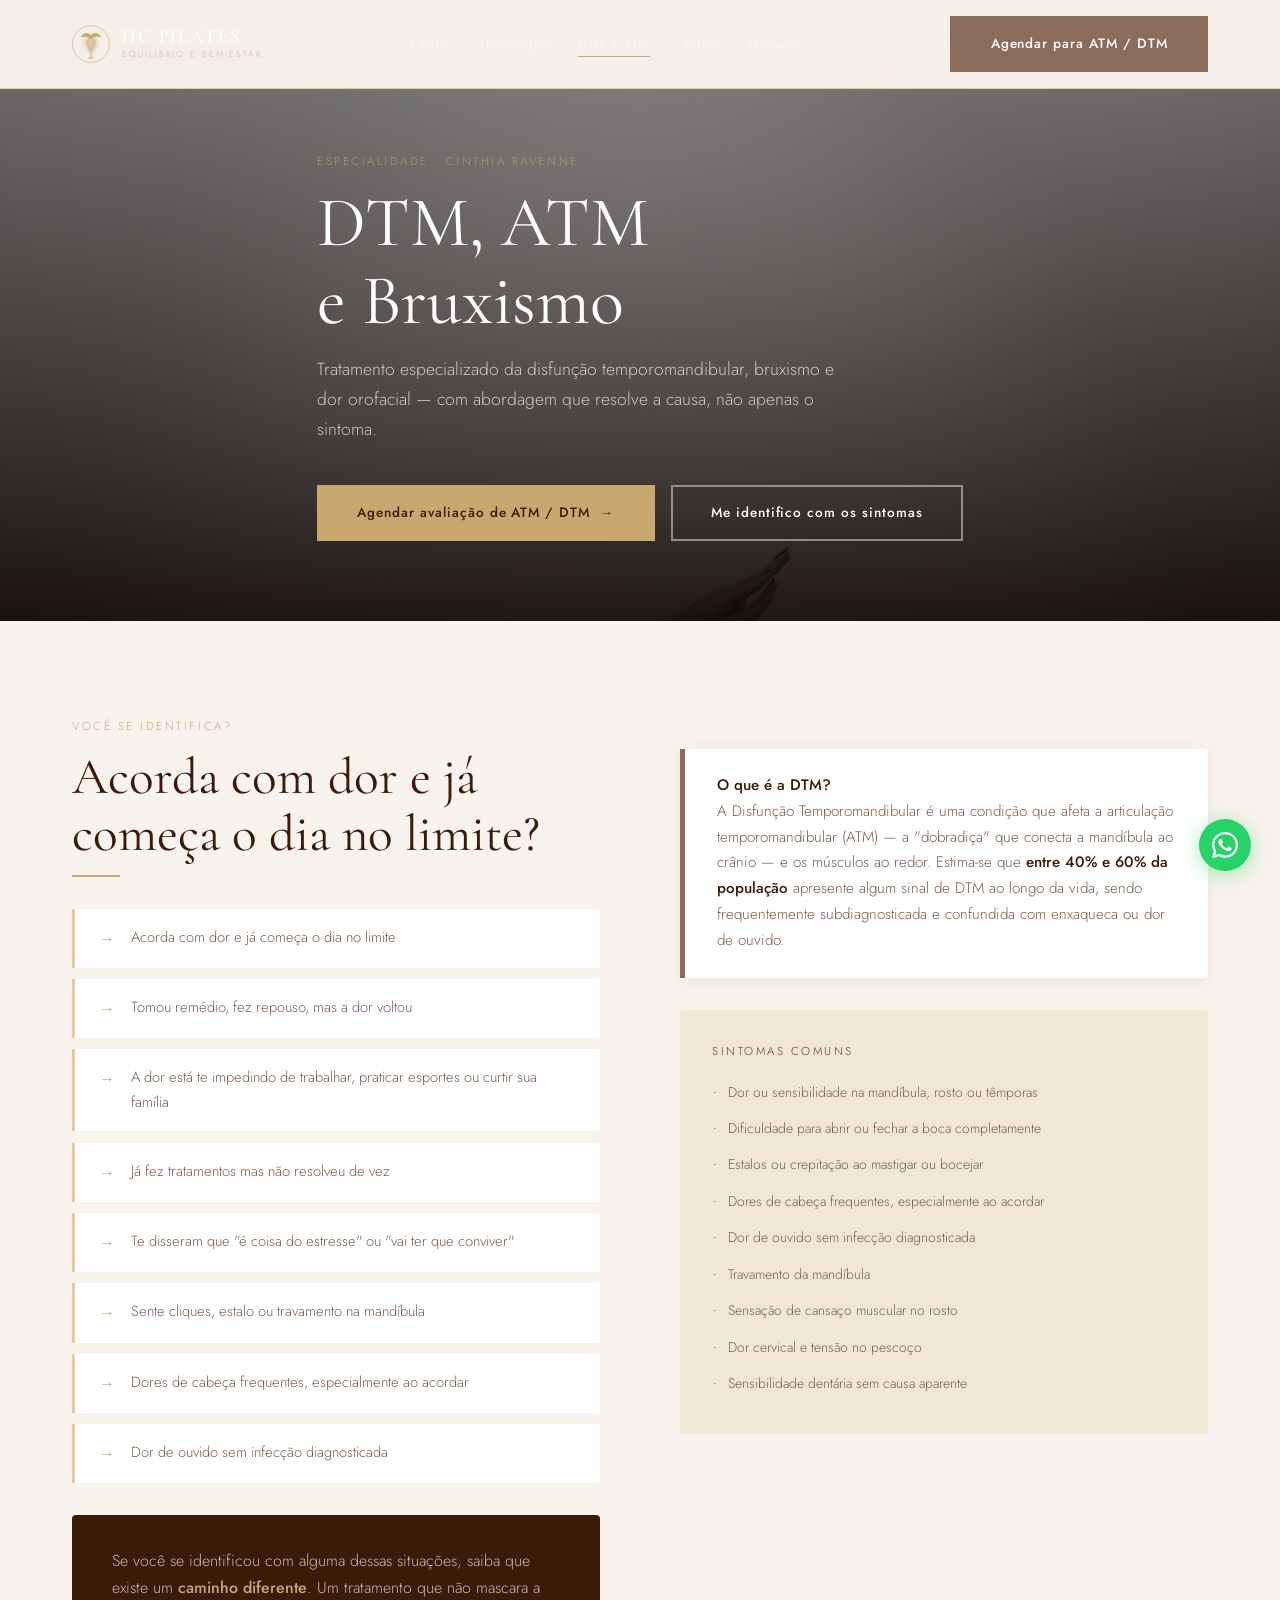
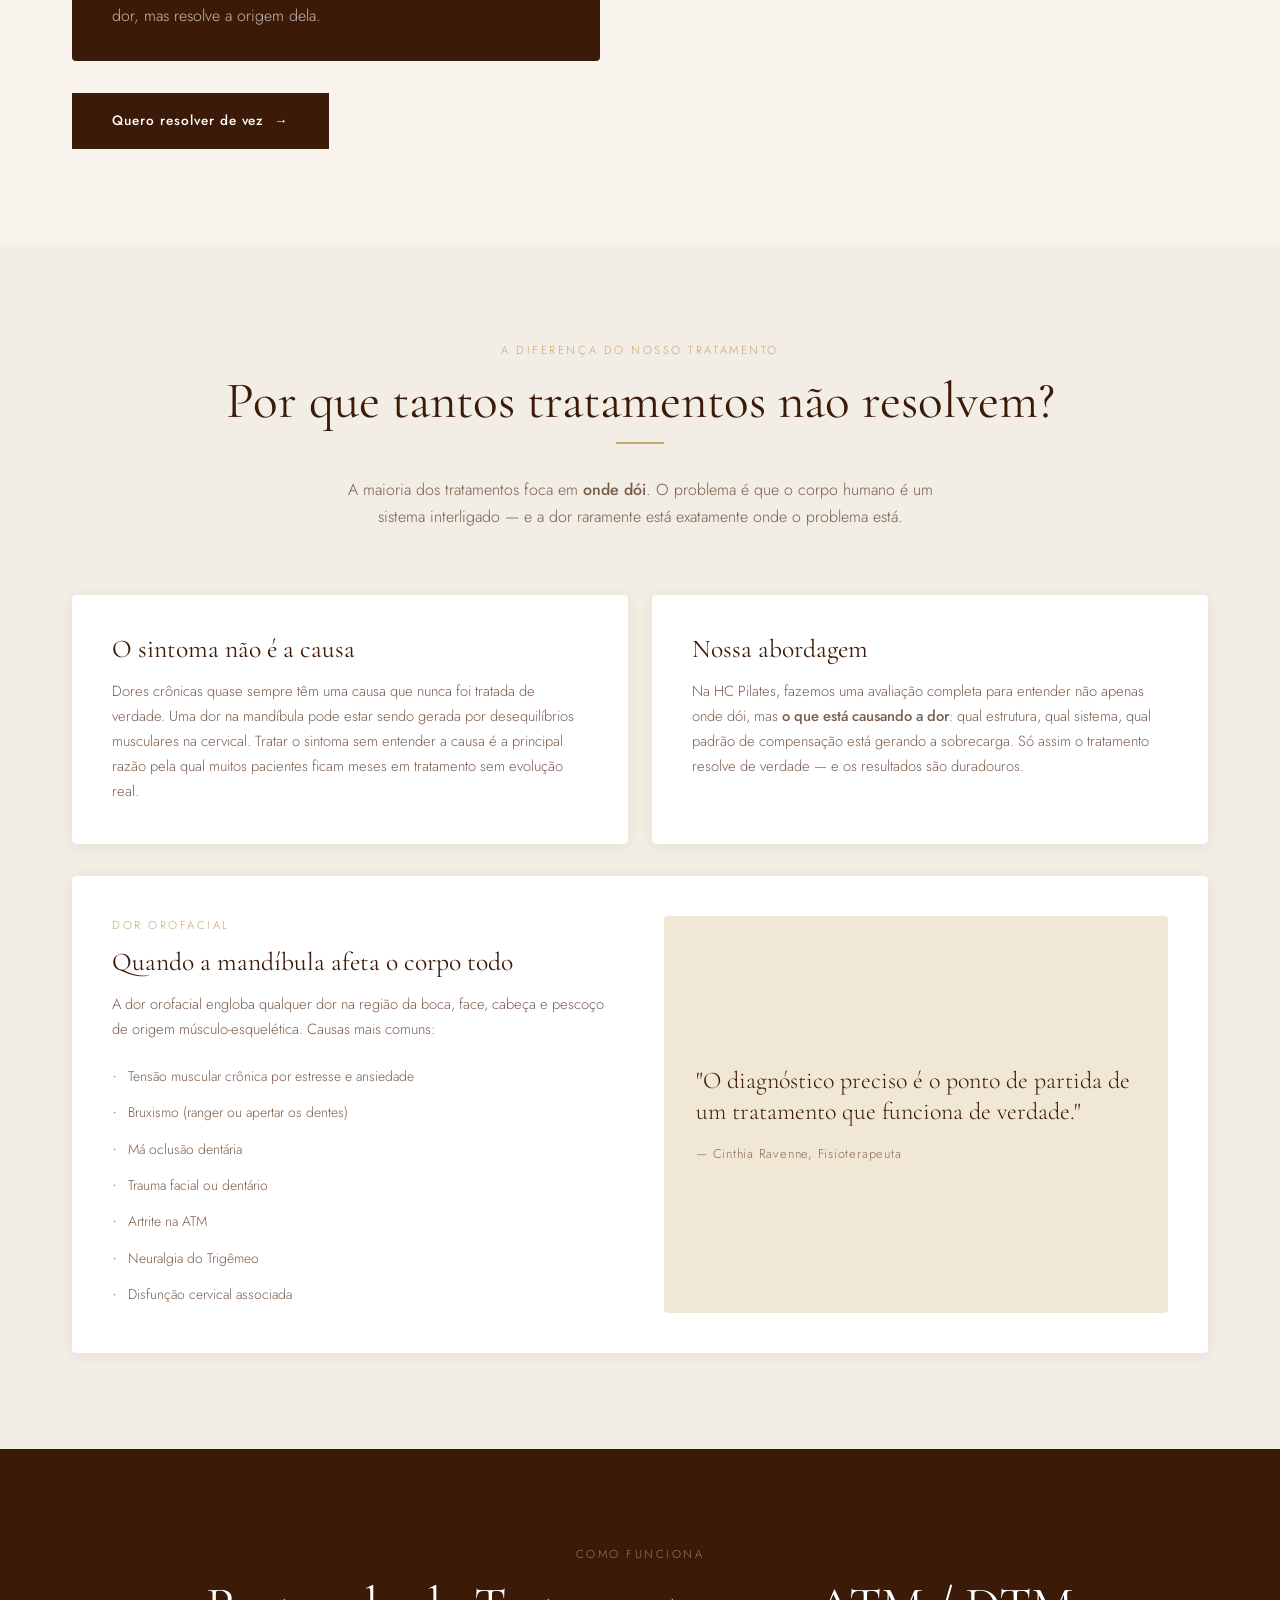
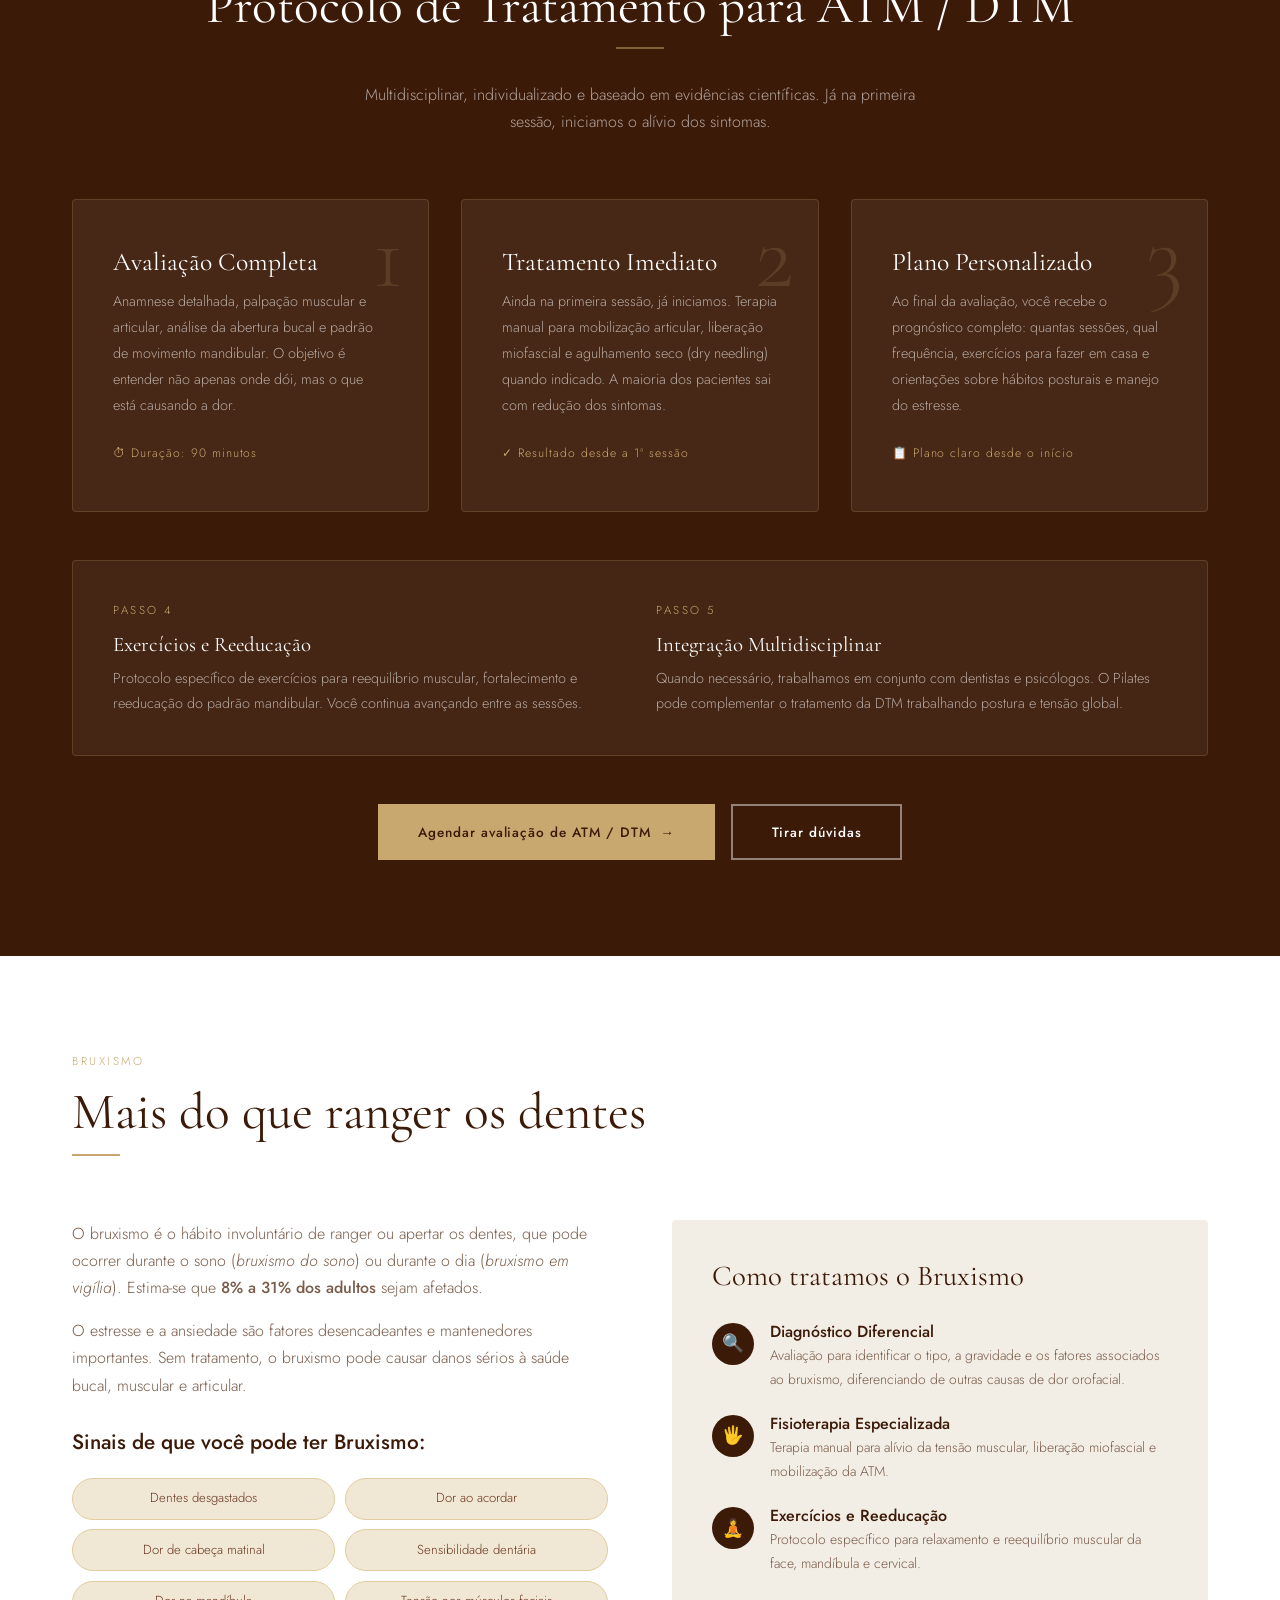
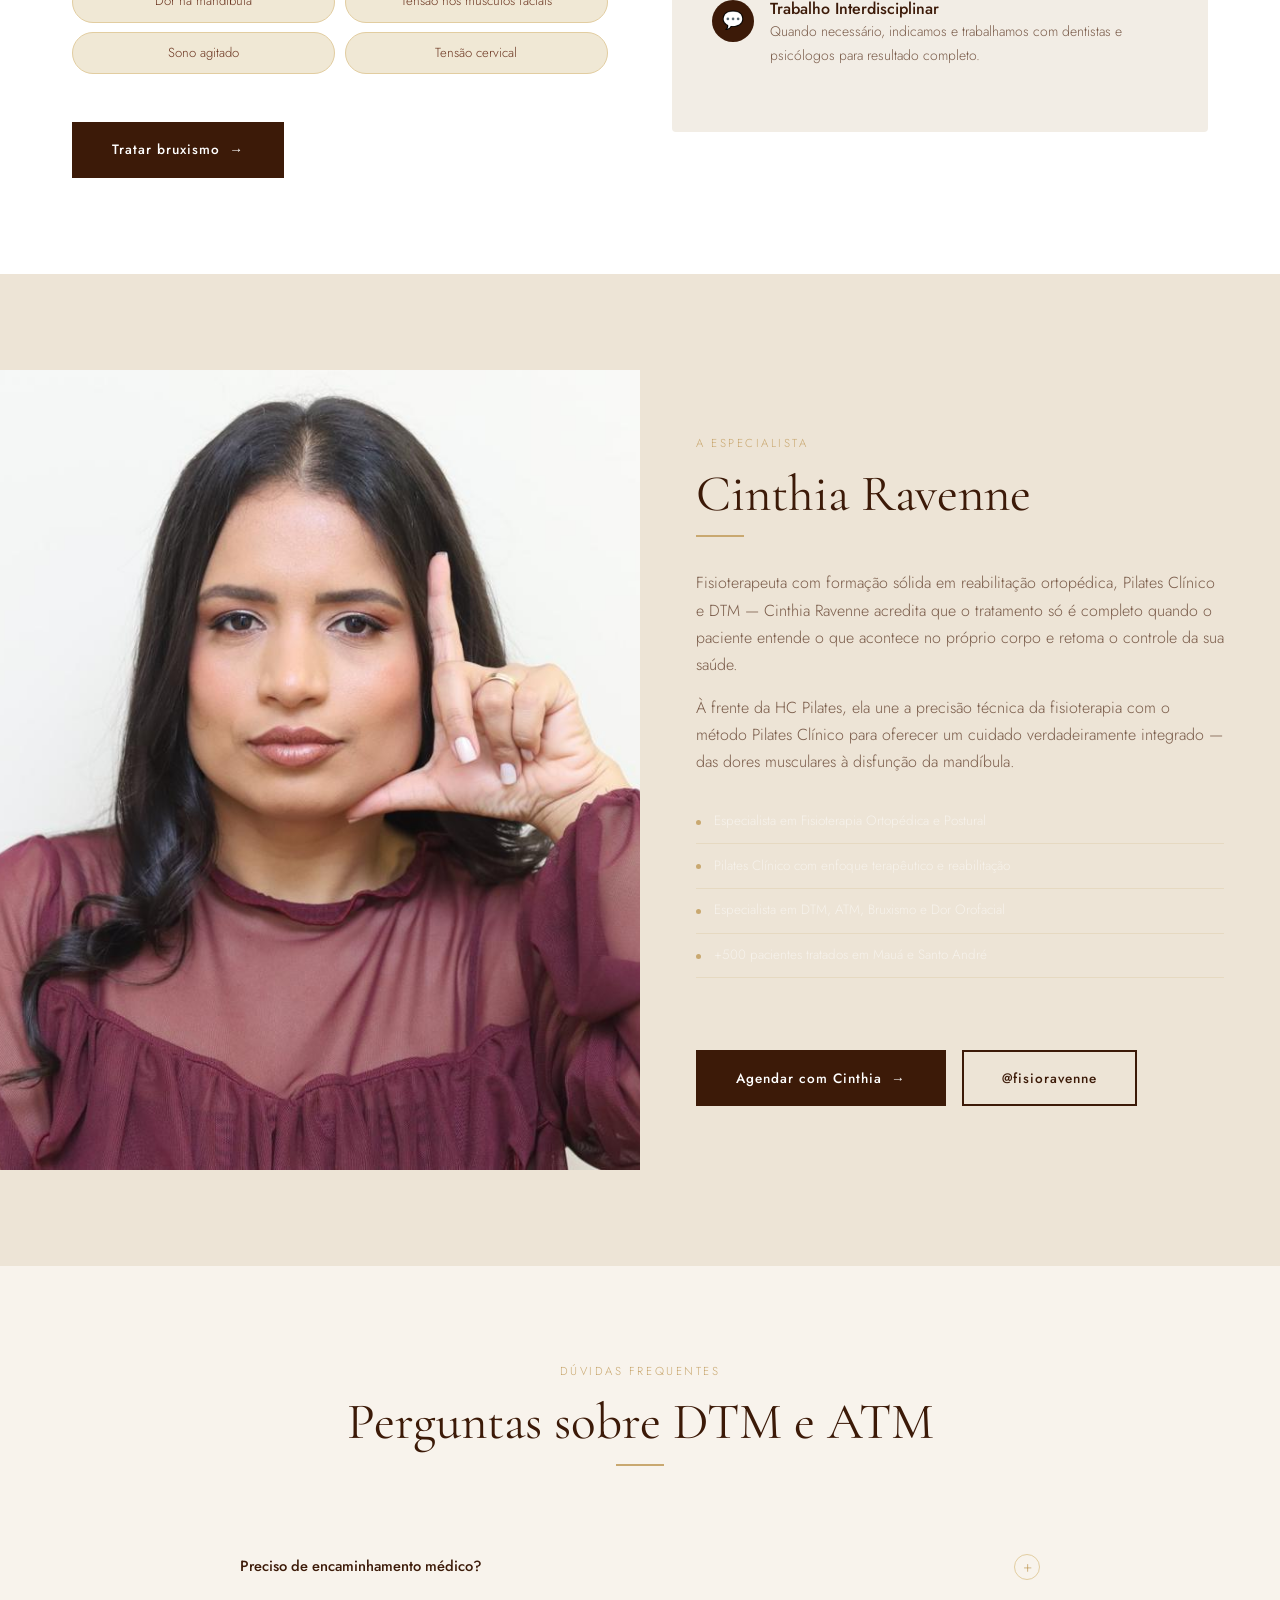
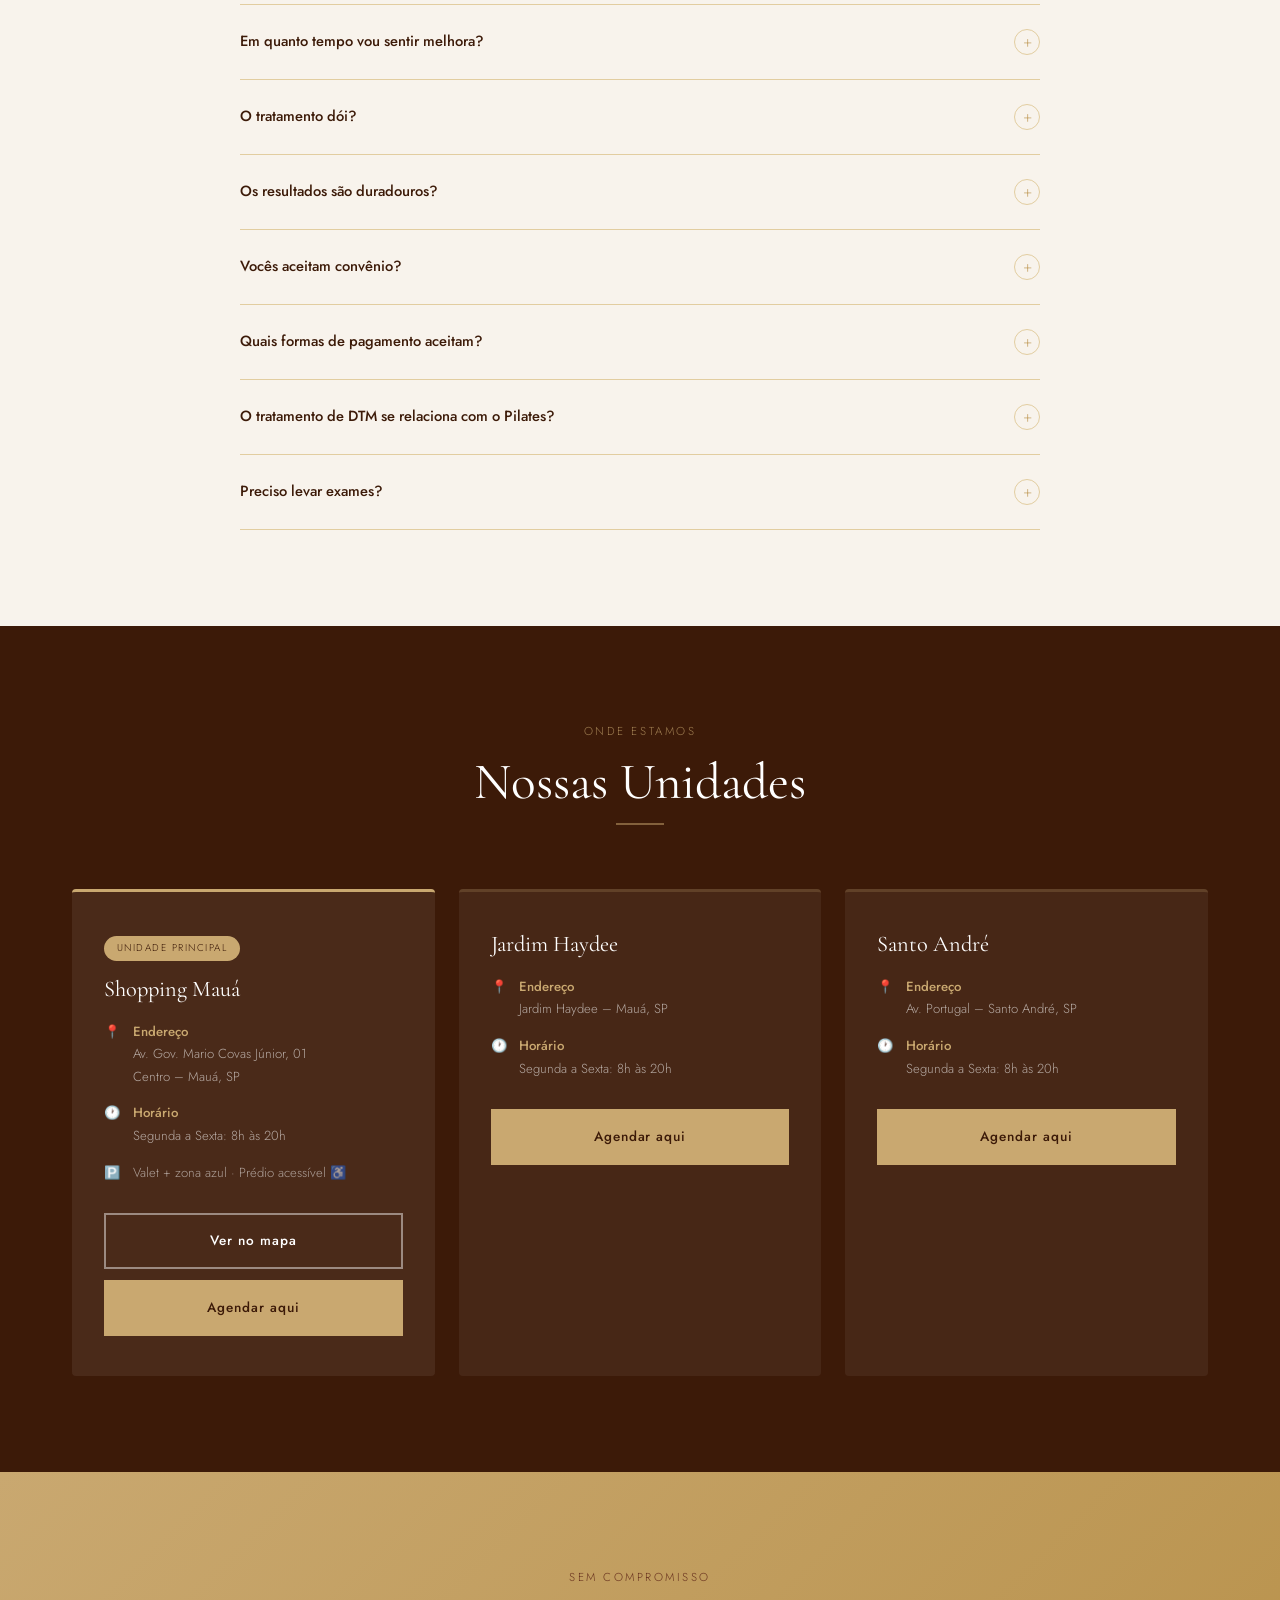
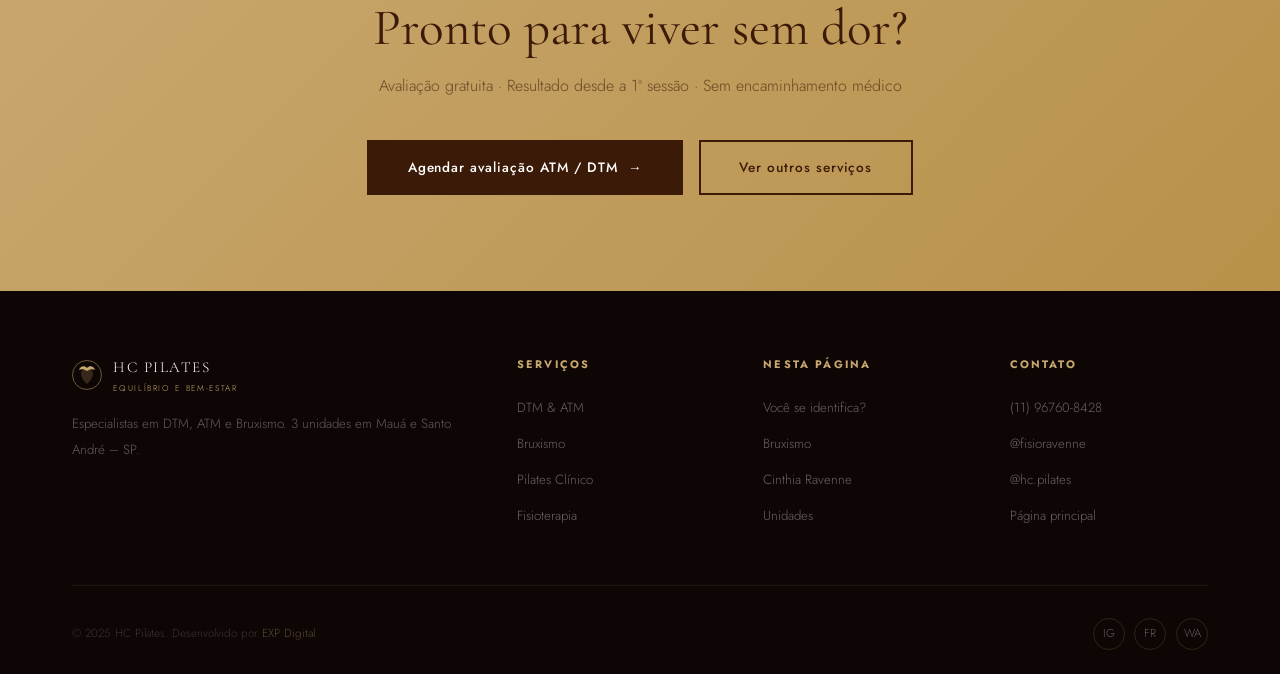
==== dtm-atm.html @ 239da3c6 "Commit inicial do site HC Pilates Co-Authored-By: Claude Sonnet 4.6 <noreply@anthropic.com>" ====
<!DOCTYPE html>
<html lang="pt-BR">
<head>
  <meta charset="UTF-8"/>
  <meta name="viewport" content="width=device-width, initial-scale=1.0"/>
  <title>DTM & ATM – Cinthia Ravenne | HC Pilates Mauá e Santo André</title>
  <meta name="description" content="Tratamento especializado de DTM (Disfunção Temporomandibular), ATM, Bruxismo e Dor Orofacial com Cinthia Ravenne. HC Pilates – Mauá e Santo André SP. Avaliação gratuita."/>
  <meta name="keywords" content="DTM mauá, ATM mauá, bruxismo mauá, dor orofacial mauá, fisioterapia temporomandibular, Cinthia Ravenne, DTM santo andré"/>
  <link rel="preconnect" href="https://fonts.googleapis.com"/>
  <link rel="preconnect" href="https://fonts.gstatic.com" crossorigin/>
  <link href="https://fonts.googleapis.com/css2?family=Cormorant+Garamond:ital,wght@0,300;0,400;0,600;1,400&family=Jost:wght@300;400;500;600&display=swap" rel="stylesheet"/>
  <link rel="stylesheet" href="style.css"/>
  <style>
    /* DTM page specific */
    .dtm-identify { background: var(--cream); }
    .dtm-identify-inner { display: grid; grid-template-columns: 1fr 1fr; gap: 5rem; align-items: start; }
    .dtm-why { background: #F2EDE5; }
    .dtm-bruxismo { background: var(--white); }
    .dtm-brux-inner { display: grid; grid-template-columns: 1fr 1fr; gap: 4rem; align-items: start; }
    .dtm-about { background: var(--cream-dark); }
    .dtm-about-inner { display: grid; grid-template-columns: 1fr 1fr; gap: 0; align-items: stretch; }
    .dtm-about-photo { background-size: cover; background-position: center top; min-height: 500px; }
    .dtm-about-text { padding: 4rem 3.5rem; display: flex; flex-direction: column; justify-content: center; }
    .orofacial-grid { display:grid; grid-template-columns:1fr 1fr; gap:3rem; }
    .extra-steps-grid { display:grid; grid-template-columns:1fr 1fr; gap:2rem; }
    @media(max-width:900px) {
      .dtm-identify-inner, .dtm-brux-inner, .dtm-about-inner { grid-template-columns: 1fr; gap: 2.5rem; }
      .orofacial-grid, .extra-steps-grid { grid-template-columns:1fr; gap:1.5rem; }
      .dtm-about-photo { min-height: 350px; }
      .dtm-about-text { padding: 3rem 0; }
    }
  </style>
</head>
<body>

<!-- NAV -->
<nav id="nav" class="nav--dark-init scrolled" style="background:rgba(248,243,236,.97);box-shadow:0 1px 0 var(--gold-light);">
  <div class="container nav-inner">
    <a href="index.html" class="nav-logo">
      <svg viewBox="0 0 60 60" fill="none"><circle cx="30" cy="30" r="29" stroke="#C9A870" stroke-width="1"/><path d="M30 48C30 48 18 38 18 28c0-7 5-12 12-12s12 5 12 12c0 10-12 20-12 20z" fill="#C9A870" opacity=".22"/><path d="M30 44c0 0-8-8-8-16 0-5 3.5-8 8-8s8 3 8 8c0 8-8 16-8 16z" fill="#C9A870" opacity=".5"/><path d="M30 16c-5-6-14-4-16 4 4-2 10-2 16 2z" fill="#C9A870"/><path d="M30 16c5-6 14-4 16 4-4-2-10-2-16 2z" fill="#C9A870"/><line x1="30" y1="45" x2="30" y2="52" stroke="#C9A870" stroke-width="1.5"/><line x1="26" y1="52" x2="34" y2="52" stroke="#C9A870" stroke-width="1.5"/></svg>
      <div><span class="nav-logo-name">HC PILATES</span><span class="nav-logo-tag">Equilíbrio e Bem-Estar</span></div>
    </a>
    <ul class="nav-links">
      <li><a href="pilates.html"      class="nav-link">Pilates</a></li>
      <li><a href="fisioterapia.html" class="nav-link">Fisioterapia</a></li>
      <li><a href="dtm-atm.html"      class="nav-link active">DTM & ATM</a></li>
      <li><a href="index.html#sobre"  class="nav-link">Sobre</a></li>
      <li><a href="index.html#unidades" class="nav-link">Unidades</a></li>
    </ul>
    <a href="https://api.whatsapp.com/send/?phone=5511967608428&text=Olá!%20Tenho%20dores%20na%20ATM%20/%20DTM%20e%20quero%20agendar%20uma%20avaliação%20especializada%20na%20HC%20Pilates." class="btn btn--dtm nav-cta">Agendar para ATM / DTM</a>
    <button class="nav-hamburger" id="menuBtn" aria-label="Menu"><span></span><span></span><span></span></button>
  </div>
</nav>

<div class="nav-mobile" id="mobileMenu">
  <button class="nav-mobile-close" id="menuClose">✕</button>
  <a href="pilates.html" class="nav-link">Pilates</a>
  <a href="fisioterapia.html" class="nav-link">Fisioterapia</a>
  <a href="dtm-atm.html" class="nav-link">DTM & ATM</a>
  <a href="index.html#sobre" class="nav-link">Sobre</a>
  <a href="index.html#unidades" class="nav-link">Unidades</a>
  <a href="https://api.whatsapp.com/send/?phone=5511967608428&text=Olá!%20Tenho%20dores%20na%20ATM%20e%20quero%20agendar." class="btn btn--dtm">Agendar para ATM / DTM</a>
</div>


<!-- PAGE HERO -->
<header class="page-hero">
  <div class="page-hero__bg" style="background-image:url('fotos/cinthia-retrato-profissional.jpg'); background-position:center top;"></div>
  <div class="page-hero__overlay"></div>
  <div class="container">
    <div class="page-hero__content">
      <span class="label">Especialidade · Cinthia Ravenne</span>
      <h1>DTM, ATM<br/>e Bruxismo</h1>
      <p class="lead">Tratamento especializado da disfunção temporomandibular, bruxismo e dor orofacial — com abordagem que resolve a causa, não apenas o sintoma.</p>
      <div class="page-hero__btns">
        <a href="https://api.whatsapp.com/send/?phone=5511967608428&text=Olá!%20Tenho%20dores%20na%20ATM%20/%20DTM%20e%20quero%20agendar%20uma%20avaliação%20especializada%20na%20HC%20Pilates." class="btn btn--gold">Agendar avaliação de ATM / DTM <span class="arr">→</span></a>
        <a href="#identifica" class="btn btn--outline-white">Me identifico com os sintomas</a>
      </div>
    </div>
  </div>
</header>


<!-- VOCÊ SE IDENTIFICA? -->
<section class="dtm-identify" id="identifica">
  <div class="container">
    <div class="dtm-identify-inner">
      <div>
        <span class="label">Você se identifica?</span>
        <h2 style="color:var(--brown)">Acorda com dor e já começa o dia no limite?</h2>
        <div class="divider"></div>
        <div class="identify-list">
          <div class="identify-item"><span>→</span> Acorda com dor e já começa o dia no limite</div>
          <div class="identify-item"><span>→</span> Tomou remédio, fez repouso, mas a dor voltou</div>
          <div class="identify-item"><span>→</span> A dor está te impedindo de trabalhar, praticar esportes ou curtir sua família</div>
          <div class="identify-item"><span>→</span> Já fez tratamentos mas não resolveu de vez</div>
          <div class="identify-item"><span>→</span> Te disseram que "é coisa do estresse" ou "vai ter que conviver"</div>
          <div class="identify-item"><span>→</span> Sente cliques, estalo ou travamento na mandíbula</div>
          <div class="identify-item"><span>→</span> Dores de cabeça frequentes, especialmente ao acordar</div>
          <div class="identify-item"><span>→</span> Dor de ouvido sem infecção diagnosticada</div>
        </div>
        <div class="identify-callout">
          <p>Se você se identificou com alguma dessas situações, saiba que existe um <strong>caminho diferente</strong>. Um tratamento que não mascara a dor, mas resolve a origem dela.</p>
        </div>
        <a href="https://api.whatsapp.com/send/?phone=5511967608428&text=Olá!%20Me%20identifiquei%20com%20os%20sintomas%20de%20DTM%20no%20site.%20Quero%20agendar%20uma%20avaliação." class="btn btn--dark" style="margin-top:2rem;">Quero resolver de vez <span class="arr">→</span></a>
      </div>
      <div>
        <div class="intro-banner">
          <strong>O que é a DTM?</strong><br/>
          A Disfunção Temporomandibular é uma condição que afeta a articulação temporomandibular (ATM) — a "dobradiça" que conecta a mandíbula ao crânio — e os músculos ao redor. Estima-se que <strong>entre 40% e 60% da população</strong> apresente algum sinal de DTM ao longo da vida, sendo frequentemente subdiagnosticada e confundida com enxaqueca ou dor de ouvido.
        </div>
        <div style="background:var(--gold-pale);border-radius:var(--radius);padding:2rem;margin-top:1.5rem;">
          <span class="label" style="color:var(--brown-mid);">Sintomas comuns</span>
          <ul class="symptom-list">
            <li>Dor ou sensibilidade na mandíbula, rosto ou têmporas</li>
            <li>Dificuldade para abrir ou fechar a boca completamente</li>
            <li>Estalos ou crepitação ao mastigar ou bocejar</li>
            <li>Dores de cabeça frequentes, especialmente ao acordar</li>
            <li>Dor de ouvido sem infecção diagnosticada</li>
            <li>Travamento da mandíbula</li>
            <li>Sensação de cansaço muscular no rosto</li>
            <li>Dor cervical e tensão no pescoço</li>
            <li>Sensibilidade dentária sem causa aparente</li>
          </ul>
        </div>
      </div>
    </div>
  </div>
</section>


<!-- POR QUE NÃO RESOLVE? -->
<section class="dtm-why">
  <div class="container">
    <div class="sec-header sec-header--center">
      <span class="label">A diferença do nosso tratamento</span>
      <h2 style="color:var(--brown)">Por que tantos tratamentos não resolvem?</h2>
      <div class="divider divider--center"></div>
      <p>A maioria dos tratamentos foca em <strong>onde dói</strong>. O problema é que o corpo humano é um sistema interligado — e a dor raramente está exatamente onde o problema está.</p>
    </div>
    <div class="why-grid">
      <div class="why-card">
        <h3>O sintoma não é a causa</h3>
        <p>Dores crônicas quase sempre têm uma causa que nunca foi tratada de verdade. Uma dor na mandíbula pode estar sendo gerada por desequilíbrios musculares na cervical. Tratar o sintoma sem entender a causa é a principal razão pela qual muitos pacientes ficam meses em tratamento sem evolução real.</p>
      </div>
      <div class="why-card">
        <h3>Nossa abordagem</h3>
        <p>Na HC Pilates, fazemos uma avaliação completa para entender não apenas onde dói, mas <strong>o que está causando a dor</strong>: qual estrutura, qual sistema, qual padrão de compensação está gerando a sobrecarga. Só assim o tratamento resolve de verdade — e os resultados são duradouros.</p>
      </div>
    </div>

    <!-- O que é dor orofacial -->
    <div style="background:var(--white);border-radius:var(--radius);padding:2.5rem;margin-top:2rem;box-shadow:var(--shadow-sm);">
      <div class="orofacial-grid">
        <div>
          <span class="label">Dor Orofacial</span>
          <h3 style="color:var(--brown);font-size:1.6rem;margin-bottom:1rem;">Quando a mandíbula afeta o corpo todo</h3>
          <p style="font-size:.92rem;">A dor orofacial engloba qualquer dor na região da boca, face, cabeça e pescoço de origem músculo-esquelética. Causas mais comuns:</p>
          <ul class="symptom-list" style="margin-top:1rem;">
            <li>Tensão muscular crônica por estresse e ansiedade</li>
            <li>Bruxismo (ranger ou apertar os dentes)</li>
            <li>Má oclusão dentária</li>
            <li>Trauma facial ou dentário</li>
            <li>Artrite na ATM</li>
            <li>Neuralgia do Trigêmeo</li>
            <li>Disfunção cervical associada</li>
          </ul>
        </div>
        <div style="background:var(--gold-pale);border-radius:var(--radius);padding:2rem;display:flex;flex-direction:column;justify-content:center;">
          <p style="font-size:1.5rem;font-family:'Cormorant Garamond',serif;color:var(--brown);line-height:1.3;margin-bottom:1rem;">"O diagnóstico preciso é o ponto de partida de um tratamento que funciona de verdade."</p>
          <span style="font-size:.8rem;color:var(--dtm);letter-spacing:.06em;">— Cinthia Ravenne, Fisioterapeuta</span>
        </div>
      </div>
    </div>
  </div>
</section>


<!-- PROTOCOLO DE TRATAMENTO -->
<section style="background:var(--brown);padding:6rem 0;">
  <div class="container">
    <div class="sec-header sec-header--center sec-header--white">
      <span class="label">Como funciona</span>
      <h2>Protocolo de Tratamento para ATM / DTM</h2>
      <div class="divider divider--center divider--white"></div>
      <p style="color:rgba(255,255,255,.6);">Multidisciplinar, individualizado e baseado em evidências científicas. Já na primeira sessão, iniciamos o alívio dos sintomas.</p>
    </div>
    <div class="steps-grid" style="margin-bottom:3rem;">
      <div class="step-card">
        <div class="step-num">1</div>
        <h3>Avaliação Completa</h3>
        <p>Anamnese detalhada, palpação muscular e articular, análise da abertura bucal e padrão de movimento mandibular. O objetivo é entender não apenas onde dói, mas o que está causando a dor.</p>
        <div class="step-meta">⏱ Duração: 90 minutos</div>
      </div>
      <div class="step-card">
        <div class="step-num">2</div>
        <h3>Tratamento Imediato</h3>
        <p>Ainda na primeira sessão, já iniciamos. Terapia manual para mobilização articular, liberação miofascial e agulhamento seco (dry needling) quando indicado. A maioria dos pacientes sai com redução dos sintomas.</p>
        <div class="step-meta">✓ Resultado desde a 1ª sessão</div>
      </div>
      <div class="step-card">
        <div class="step-num">3</div>
        <h3>Plano Personalizado</h3>
        <p>Ao final da avaliação, você recebe o prognóstico completo: quantas sessões, qual frequência, exercícios para fazer em casa e orientações sobre hábitos posturais e manejo do estresse.</p>
        <div class="step-meta">📋 Plano claro desde o início</div>
      </div>
    </div>
    <!-- Extra steps -->
    <div style="background:rgba(255,255,255,.05);border:1px solid rgba(201,168,112,.2);border-radius:var(--radius);padding:2.5rem;">
      <div class="extra-steps-grid">
        <div>
          <span class="label">Passo 4</span>
          <h4 style="color:var(--white);font-size:1.3rem;margin-bottom:.6rem;">Exercícios e Reeducação</h4>
          <p style="color:rgba(255,255,255,.6);font-size:.9rem;">Protocolo específico de exercícios para reequilíbrio muscular, fortalecimento e reeducação do padrão mandibular. Você continua avançando entre as sessões.</p>
        </div>
        <div>
          <span class="label">Passo 5</span>
          <h4 style="color:var(--white);font-size:1.3rem;margin-bottom:.6rem;">Integração Multidisciplinar</h4>
          <p style="color:rgba(255,255,255,.6);font-size:.9rem;">Quando necessário, trabalhamos em conjunto com dentistas e psicólogos. O Pilates pode complementar o tratamento da DTM trabalhando postura e tensão global.</p>
        </div>
      </div>
    </div>
    <div style="text-align:center;margin-top:3rem;display:flex;justify-content:center;gap:1rem;flex-wrap:wrap;">
      <a href="https://api.whatsapp.com/send/?phone=5511967608428&text=Olá!%20Tenho%20dores%20na%20ATM%20/%20DTM%20e%20quero%20agendar%20uma%20avaliação%20especializada%20na%20HC%20Pilates." class="btn btn--gold">Agendar avaliação de ATM / DTM <span class="arr">→</span></a>
      <a href="https://api.whatsapp.com/send/?phone=5511967608428&text=Olá!%20Tenho%20dúvidas%20sobre%20o%20tratamento%20de%20DTM%20na%20HC%20Pilates." class="btn btn--outline-white">Tirar dúvidas</a>
    </div>
  </div>
</section>


<!-- BRUXISMO -->
<section class="dtm-bruxismo" id="bruxismo">
  <div class="container">
    <div class="sec-header">
      <span class="label">Bruxismo</span>
      <h2 style="color:var(--brown)">Mais do que ranger os dentes</h2>
      <div class="divider"></div>
    </div>
    <div class="dtm-brux-inner">
      <div>
        <p>O bruxismo é o hábito involuntário de ranger ou apertar os dentes, que pode ocorrer durante o sono (<em>bruxismo do sono</em>) ou durante o dia (<em>bruxismo em vigília</em>). Estima-se que <strong>8% a 31% dos adultos</strong> sejam afetados.</p>
        <p style="margin-top:1rem;">O estresse e a ansiedade são fatores desencadeantes e mantenedores importantes. Sem tratamento, o bruxismo pode causar danos sérios à saúde bucal, muscular e articular.</p>
        <h3 style="color:var(--brown);font-size:1.3rem;margin:2rem 0 .8rem;font-family:'Jost',sans-serif;font-weight:500;">Sinais de que você pode ter Bruxismo:</h3>
        <div class="signs-grid">
          <span class="sign-pill">Dentes desgastados</span>
          <span class="sign-pill">Dor ao acordar</span>
          <span class="sign-pill">Dor de cabeça matinal</span>
          <span class="sign-pill">Sensibilidade dentária</span>
          <span class="sign-pill">Dor na mandíbula</span>
          <span class="sign-pill">Tensão nos músculos faciais</span>
          <span class="sign-pill">Sono agitado</span>
          <span class="sign-pill">Tensão cervical</span>
        </div>
        <a href="https://api.whatsapp.com/send/?phone=5511967608428&text=Olá!%20Acredito%20que%20tenho%20bruxismo.%20Quero%20agendar%20uma%20avaliação%20na%20HC%20Pilates." class="btn btn--dark" style="margin-top:1.5rem;">Tratar bruxismo <span class="arr">→</span></a>
      </div>
      <div class="info-box">
        <h3>Como tratamos o Bruxismo</h3>
        <div class="info-step">
          <div class="info-step-icon">🔍</div>
          <div>
            <h4>Diagnóstico Diferencial</h4>
            <p>Avaliação para identificar o tipo, a gravidade e os fatores associados ao bruxismo, diferenciando de outras causas de dor orofacial.</p>
          </div>
        </div>
        <div class="info-step">
          <div class="info-step-icon">🖐️</div>
          <div>
            <h4>Fisioterapia Especializada</h4>
            <p>Terapia manual para alívio da tensão muscular, liberação miofascial e mobilização da ATM.</p>
          </div>
        </div>
        <div class="info-step">
          <div class="info-step-icon">🧘</div>
          <div>
            <h4>Exercícios e Reeducação</h4>
            <p>Protocolo específico para relaxamento e reequilíbrio muscular da face, mandíbula e cervical.</p>
          </div>
        </div>
        <div class="info-step">
          <div class="info-step-icon">💬</div>
          <div>
            <h4>Trabalho Interdisciplinar</h4>
            <p>Quando necessário, indicamos e trabalhamos com dentistas e psicólogos para resultado completo.</p>
          </div>
        </div>
      </div>
    </div>
  </div>
</section>


<!-- SOBRE CINTHIA RAVENNE -->
<section class="dtm-about" id="sobre">
  <div class="container" style="padding:0;max-width:100%;">
    <div class="dtm-about-inner">
      <div class="dtm-about-photo" style="background-image:url('fotos/cinthia-01.jpg');"></div>
      <div class="dtm-about-text">
        <span class="label">A especialista</span>
        <h2 style="color:var(--brown);">Cinthia Ravenne</h2>
        <div class="divider"></div>
        <p>Fisioterapeuta com formação sólida em reabilitação ortopédica, Pilates Clínico e DTM — Cinthia Ravenne acredita que o tratamento só é completo quando o paciente entende o que acontece no próprio corpo e retoma o controle da sua saúde.</p>
        <p style="margin-top:1rem;">À frente da HC Pilates, ela une a precisão técnica da fisioterapia com o método Pilates Clínico para oferecer um cuidado verdadeiramente integrado — das dores musculares à disfunção da mandíbula.</p>
        <div class="about-split__creds" style="margin-top:1.5rem;">
          <div class="cred" style="border-color:rgba(201,168,112,.2);">Especialista em Fisioterapia Ortopédica e Postural</div>
          <div class="cred" style="border-color:rgba(201,168,112,.2);">Pilates Clínico com enfoque terapêutico e reabilitação</div>
          <div class="cred" style="border-color:rgba(201,168,112,.2);">Especialista em DTM, ATM, Bruxismo e Dor Orofacial</div>
          <div class="cred" style="border-color:rgba(201,168,112,.2);">+500 pacientes tratados em Mauá e Santo André</div>
        </div>
        <div style="display:flex;gap:1rem;flex-wrap:wrap;margin-top:2rem;">
          <a href="https://api.whatsapp.com/send/?phone=5511967608428&text=Olá!%20Quero%20agendar%20uma%20avaliação%20com%20a%20Cinthia%20Ravenne%20na%20HC%20Pilates." class="btn btn--dark">Agendar com Cinthia <span class="arr">→</span></a>
          <a href="https://www.instagram.com/fisioravenne/" target="_blank" class="btn btn--outline">@fisioravenne</a>
        </div>
      </div>
    </div>
  </div>
</section>


<!-- FAQ -->
<section style="background:var(--cream);">
  <div class="container">
    <div class="sec-header sec-header--center">
      <span class="label">Dúvidas frequentes</span>
      <h2 style="color:var(--brown);">Perguntas sobre DTM e ATM</h2>
      <div class="divider divider--center"></div>
    </div>
    <div class="faq-list">
      <details class="faq-item">
        <summary>Preciso de encaminhamento médico? <span class="faq-icon">+</span></summary>
        <div class="faq-answer">Não. Você pode agendar diretamente, sem nenhuma solicitação médica. Basta entrar em contato e marcar sua avaliação.</div>
      </details>
      <details class="faq-item">
        <summary>Em quanto tempo vou sentir melhora? <span class="faq-icon">+</span></summary>
        <div class="faq-answer">Trabalhamos para que você já saia da primeira consulta com redução dos sintomas. O número de sessões é definido na própria avaliação, de acordo com o seu caso.</div>
      </details>
      <details class="faq-item">
        <summary>O tratamento dói? <span class="faq-icon">+</span></summary>
        <div class="faq-answer">Algumas técnicas musculares podem gerar leve desconforto, mas o tratamento não causa dor. O conforto do paciente é nossa prioridade em todas as sessões.</div>
      </details>
      <details class="faq-item">
        <summary>Os resultados são duradouros? <span class="faq-icon">+</span></summary>
        <div class="faq-answer">Sim. Tratamos a causa do problema, não apenas o sintoma. Os resultados tendem a ser duradouros, especialmente seguindo as orientações e exercícios indicados para o seu caso.</div>
      </details>
      <details class="faq-item">
        <summary>Vocês aceitam convênio? <span class="faq-icon">+</span></summary>
        <div class="faq-answer">Não trabalhamos com convênios. Mas emitimos nota fiscal para todos os atendimentos, que pode ser usada para reembolso no seu plano de saúde.</div>
      </details>
      <details class="faq-item">
        <summary>Quais formas de pagamento aceitam? <span class="faq-icon">+</span></summary>
        <div class="faq-answer">Aceitamos dinheiro, Pix e cartão. Planos de tratamento podem ser parcelados no cartão.</div>
      </details>
      <details class="faq-item">
        <summary>O tratamento de DTM se relaciona com o Pilates? <span class="faq-icon">+</span></summary>
        <div class="faq-answer">Sim! A DTM frequentemente tem relação com a postura global. O Pilates pode ser um complemento importante no tratamento, trabalhando a musculatura cervical, postura e redução da tensão corporal — sempre de forma integrada com o tratamento da ATM.</div>
      </details>
      <details class="faq-item">
        <summary>Preciso levar exames? <span class="faq-icon">+</span></summary>
        <div class="faq-answer">Não é obrigatório. Mas se você tiver exames como radiografias, tomografias ou laudos odontológicos, pode trazer — toda informação ajuda na avaliação e no planejamento do tratamento.</div>
      </details>
    </div>
  </div>
</section>


<!-- UNIDADES -->
<section id="unidades" style="background:var(--brown);">
  <div class="container">
    <div class="sec-header sec-header--center sec-header--white">
      <span class="label">Onde estamos</span>
      <h2>Nossas Unidades</h2>
      <div class="divider divider--center divider--white"></div>
    </div>
    <div class="units-grid">
      <div class="unit-card unit-card--main" style="background:rgba(255,255,255,.07);border-color:var(--gold);">
        <div class="unit-badge">Unidade Principal</div>
        <h3 style="color:var(--white);">Shopping Mauá</h3>
        <div class="unit-detail">
          <span class="unit-detail-icon">📍</span>
          <div><strong style="color:var(--gold);">Endereço</strong><span style="color:rgba(255,255,255,.6);">Av. Gov. Mario Covas Júnior, 01<br/>Centro – Mauá, SP</span></div>
        </div>
        <div class="unit-detail">
          <span class="unit-detail-icon">🕐</span>
          <div><strong style="color:var(--gold);">Horário</strong><span style="color:rgba(255,255,255,.6);">Segunda a Sexta: 8h às 20h</span></div>
        </div>
        <div class="unit-detail">
          <span class="unit-detail-icon">🅿️</span>
          <div><span style="color:rgba(255,255,255,.55);">Valet + zona azul · Prédio acessível ♿</span></div>
        </div>
        <div class="unit-btns">
          <a href="https://www.google.com/maps?q=Av.+Gov.+Mario+Covas+J%C3%BAnior,+01+-+Centro,+Mau%C3%A1+-+SP" target="_blank" class="btn btn--outline-white">Ver no mapa</a>
          <a href="https://api.whatsapp.com/send/?phone=5511967608428&text=Olá!%20Quero%20agendar%20avaliação%20de%20DTM%20na%20unidade%20Shopping%20Mauá." class="btn btn--gold">Agendar aqui</a>
        </div>
      </div>
      <div class="unit-card" style="background:rgba(255,255,255,.06);border-color:rgba(201,168,112,.2);">
        <h3 style="color:var(--white);">Jardim Haydee</h3>
        <div class="unit-detail">
          <span class="unit-detail-icon">📍</span>
          <div><strong style="color:var(--gold);">Endereço</strong><span style="color:rgba(255,255,255,.6);">Jardim Haydee – Mauá, SP</span></div>
        </div>
        <div class="unit-detail">
          <span class="unit-detail-icon">🕐</span>
          <div><strong style="color:var(--gold);">Horário</strong><span style="color:rgba(255,255,255,.6);">Segunda a Sexta: 8h às 20h</span></div>
        </div>
        <div class="unit-btns">
          <a href="https://api.whatsapp.com/send/?phone=5511967608428&text=Olá!%20Quero%20agendar%20avaliação%20de%20DTM%20na%20unidade%20Jardim%20Haydee." class="btn btn--gold">Agendar aqui</a>
        </div>
      </div>
      <div class="unit-card" style="background:rgba(255,255,255,.06);border-color:rgba(201,168,112,.2);">
        <h3 style="color:var(--white);">Santo André</h3>
        <div class="unit-detail">
          <span class="unit-detail-icon">📍</span>
          <div><strong style="color:var(--gold);">Endereço</strong><span style="color:rgba(255,255,255,.6);">Av. Portugal – Santo André, SP</span></div>
        </div>
        <div class="unit-detail">
          <span class="unit-detail-icon">🕐</span>
          <div><strong style="color:var(--gold);">Horário</strong><span style="color:rgba(255,255,255,.6);">Segunda a Sexta: 8h às 20h</span></div>
        </div>
        <div class="unit-btns">
          <a href="https://api.whatsapp.com/send/?phone=5511967608428&text=Olá!%20Quero%20agendar%20avaliação%20de%20DTM%20na%20unidade%20de%20Santo%20André." class="btn btn--gold">Agendar aqui</a>
        </div>
      </div>
    </div>
  </div>
</section>


<!-- CTA FINAL -->
<div class="cta-banner cta-banner--gold">
  <div class="container">
    <span class="label" style="color:var(--brown-mid);text-align:center;display:block;">Sem compromisso</span>
    <h2>Pronto para viver sem dor?</h2>
    <p>Avaliação gratuita · Resultado desde a 1ª sessão · Sem encaminhamento médico</p>
    <div class="cta-btns">
      <a href="https://api.whatsapp.com/send/?phone=5511967608428&text=Olá!%20Tenho%20dores%20na%20ATM%20/%20DTM%20e%20quero%20agendar%20uma%20avaliação%20especializada%20na%20HC%20Pilates." class="btn btn--dark">Agendar avaliação ATM / DTM <span class="arr">→</span></a>
      <a href="index.html" class="btn btn--outline">Ver outros serviços</a>
    </div>
  </div>
</div>


<!-- FOOTER -->
<footer>
  <div class="container">
    <div class="footer-top">
      <div class="footer-brand">
        <div style="display:flex;align-items:center;gap:.7rem;">
          <svg width="30" height="30" viewBox="0 0 60 60" fill="none"><circle cx="30" cy="30" r="29" stroke="#C9A870" stroke-width="1"/><path d="M30 48C30 48 18 38 18 28c0-7 5-12 12-12s12 5 12 12c0 10-12 20-12 20z" fill="#C9A870" opacity=".22"/><path d="M30 16c-5-6-14-4-16 4 4-2 10-2 16 2z" fill="#C9A870"/><path d="M30 16c5-6 14-4 16 4-4-2-10-2-16 2z" fill="#C9A870"/></svg>
          <div><div style="font-family:'Cormorant Garamond',serif;font-size:.95rem;color:var(--white);letter-spacing:.1em;">HC PILATES</div><div style="font-size:.52rem;letter-spacing:.2em;color:var(--gold);text-transform:uppercase;">Equilíbrio e Bem-Estar</div></div>
        </div>
        <p>Especialistas em DTM, ATM e Bruxismo. 3 unidades em Mauá e Santo André – SP.</p>
      </div>
      <div class="footer-col">
        <h5>Serviços</h5>
        <ul>
          <li><a href="dtm-atm.html">DTM & ATM</a></li>
          <li><a href="dtm-atm.html#bruxismo">Bruxismo</a></li>
          <li><a href="pilates.html">Pilates Clínico</a></li>
          <li><a href="fisioterapia.html">Fisioterapia</a></li>
        </ul>
      </div>
      <div class="footer-col">
        <h5>Nesta página</h5>
        <ul>
          <li><a href="#identifica">Você se identifica?</a></li>
          <li><a href="#bruxismo">Bruxismo</a></li>
          <li><a href="#sobre">Cinthia Ravenne</a></li>
          <li><a href="#unidades">Unidades</a></li>
        </ul>
      </div>
      <div class="footer-col">
        <h5>Contato</h5>
        <ul>
          <li><a href="https://api.whatsapp.com/send/?phone=5511967608428">(11) 96760-8428</a></li>
          <li><a href="https://www.instagram.com/fisioravenne/" target="_blank">@fisioravenne</a></li>
          <li><a href="https://www.instagram.com/hc.pilates/" target="_blank">@hc.pilates</a></li>
          <li><a href="index.html">Página principal</a></li>
        </ul>
      </div>
    </div>
    <div class="footer-bottom">
      <p>© 2025 HC Pilates. Desenvolvido por <a href="#" style="color:rgba(201,168,112,.4);">EXP Digital</a></p>
      <div class="footer-socials">
        <a href="https://www.instagram.com/hc.pilates/" target="_blank" class="fsoc">IG</a>
        <a href="https://www.instagram.com/fisioravenne/" target="_blank" class="fsoc">FR</a>
        <a href="https://api.whatsapp.com/send/?phone=5511967608428" target="_blank" class="fsoc">WA</a>
      </div>
    </div>
  </div>
</footer>

<a href="https://api.whatsapp.com/send/?phone=5511967608428&text=Olá!%20Tenho%20dores%20na%20ATM%20/%20DTM%20e%20vim%20pelo%20site%20HC%20Pilates." class="wa-btn" target="_blank" title="Agendar ATM/DTM">
  <svg viewBox="0 0 24 24" xmlns="http://www.w3.org/2000/svg"><path d="M17.472 14.382c-.297-.149-1.758-.867-2.03-.967-.273-.099-.471-.148-.67.15-.197.297-.767.966-.94 1.164-.173.199-.347.223-.644.075-.297-.15-1.255-.463-2.39-1.475-.883-.788-1.48-1.761-1.653-2.059-.173-.297-.018-.458.13-.606.134-.133.298-.347.446-.52.149-.174.198-.298.298-.497.099-.198.05-.371-.025-.52-.075-.149-.669-1.612-.916-2.207-.242-.579-.487-.5-.669-.51-.173-.008-.371-.01-.57-.01-.198 0-.52.074-.792.372-.272.297-1.04 1.016-1.04 2.479 0 1.462 1.065 2.875 1.213 3.074.149.198 2.096 3.2 5.077 4.487.709.306 1.262.489 1.694.625.712.227 1.36.195 1.871.118.571-.085 1.758-.719 2.006-1.413.248-.694.248-1.289.173-1.413-.074-.124-.272-.198-.57-.347m-5.421 7.403h-.004a9.87 9.87 0 01-5.031-1.378l-.361-.214-3.741.982.998-3.648-.235-.374a9.86 9.86 0 01-1.51-5.26c.001-5.45 4.436-9.884 9.888-9.884 2.64 0 5.122 1.03 6.988 2.898a9.825 9.825 0 012.893 6.994c-.003 5.45-4.437 9.884-9.885 9.884m8.413-18.297A11.815 11.815 0 0012.05 0C5.495 0 .16 5.335.157 11.892c0 2.096.547 4.142 1.588 5.945L.057 24l6.305-1.654a11.882 11.882 0 005.683 1.448h.005c6.554 0 11.89-5.335 11.893-11.893a11.821 11.821 0 00-3.48-8.413Z"/></svg>
</a>

<script>
  const nav = document.getElementById('nav');
  window.addEventListener('scroll', () => { nav.classList.toggle('scrolled', scrollY > 60); });
  document.getElementById('menuBtn').addEventListener('click', () => document.getElementById('mobileMenu').classList.add('open'));
  document.getElementById('menuClose').addEventListener('click', () => document.getElementById('mobileMenu').classList.remove('open'));
</script>
</body>
</html>
---- style.css ----
/* ============================================================
   HC PILATES — Design System Compartilhado
   EXP Digital · 2025
   ============================================================ */

/* === RESET === */
*, *::before, *::after { box-sizing: border-box; margin: 0; padding: 0; }
html { scroll-behavior: smooth; }
body { font-family: 'Jost', sans-serif; background: #F8F3EC; color: #2A1506; line-height: 1.7; font-weight: 300; -webkit-font-smoothing: antialiased; }
img { display: block; max-width: 100%; }
a { text-decoration: none; }
ul { list-style: none; }
button { border: none; background: none; cursor: pointer; }

/* === TOKENS === */
:root {
  --cream:        #F8F3EC;
  --cream-dark:   #EDE4D6;
  --brown:        #3C1A08;
  --brown-mid:    #6B3520;
  --gold:         #C9A870;
  --gold-light:   #E2CDA0;
  --gold-pale:    #F0E8D5;
  --white:        #FFFFFF;
  --black:        #0D0604;
  --text:         #2A1506;
  --text-light:   #7A5C4A;
  --text-mid:     #5A3A28;
  --dtm:          #8B6B5A;
  --radius:       4px;
  --radius-lg:    12px;
  --shadow:       0 8px 40px rgba(60,26,8,.10);
  --shadow-sm:    0 2px 16px rgba(60,26,8,.07);
  --ease:         cubic-bezier(.4,0,.2,1);
}

/* === TYPOGRAPHY === */
h1,h2,h3,h4 { font-family:'Cormorant Garamond',serif; line-height:1.1; font-weight:400; }
h1 { font-size: clamp(3rem,5.5vw,5.5rem); }
h2 { font-size: clamp(2.2rem,4vw,3.5rem); }
h3 { font-size: clamp(1.5rem,2.5vw,2.2rem); }
h4 { font-size: clamp(1.1rem,1.8vw,1.4rem); }
p  { font-size: 1rem; color: var(--text-light); }
strong { font-weight: 500; }

.label {
  font-family: 'Jost', sans-serif;
  font-size: .72rem;
  letter-spacing: .22em;
  text-transform: uppercase;
  color: var(--gold);
  display: block;
  margin-bottom: .8rem;
}
.divider { width: 48px; height: 2px; background: var(--gold); margin: .8rem 0 2rem; }
.divider--center { margin-left: auto; margin-right: auto; }
.divider--white { background: rgba(201,168,112,.5); }

/* === LAYOUT === */
.container      { max-width: 1200px; margin: 0 auto; padding: 0 2rem; }
.container--wide { max-width: 1440px; margin: 0 auto; padding: 0 2rem; }
section         { padding: 6rem 0; }

/* === BUTTONS === */
.btn {
  display: inline-flex;
  align-items: center;
  gap: .6rem;
  padding: .9rem 2.4rem;
  font-family: 'Jost', sans-serif;
  font-size: .85rem;
  font-weight: 500;
  letter-spacing: .07em;
  border-radius: 0;
  cursor: pointer;
  transition: all .28s var(--ease);
  white-space: nowrap;
  border: 2px solid transparent;
}
.btn .arr { transition: transform .28s var(--ease); display: inline-block; }
.btn:hover .arr { transform: translateX(5px); }

.btn--dark    { background: var(--brown); color: var(--white); border-color: var(--brown); }
.btn--dark:hover { background: var(--brown-mid); border-color: var(--brown-mid); }

.btn--gold    { background: var(--gold); color: var(--brown); border-color: var(--gold); }
.btn--gold:hover { background: var(--gold-light); border-color: var(--gold-light); }

.btn--outline { background: transparent; color: var(--brown); border-color: var(--brown); }
.btn--outline:hover { background: var(--brown); color: var(--white); }

.btn--outline-gold { background: transparent; color: var(--gold); border-color: var(--gold); }
.btn--outline-gold:hover { background: var(--gold); color: var(--brown); }

.btn--outline-white { background: transparent; color: var(--white); border-color: rgba(255,255,255,.45); }
.btn--outline-white:hover { background: rgba(255,255,255,.1); border-color: rgba(255,255,255,.8); }

.btn--dtm { background: var(--dtm); color: var(--white); border-color: var(--dtm); }
.btn--dtm:hover { background: #7A5A48; border-color: #7A5A48; }

/* === NAVIGATION === */
#nav {
  position: fixed; top: 0; left: 0; right: 0; z-index: 1000;
  padding: 1rem 0;
  transition: background .35s var(--ease), box-shadow .35s var(--ease);
}
#nav.scrolled {
  background: rgba(248,243,236,.96);
  backdrop-filter: blur(12px);
  box-shadow: 0 1px 0 var(--gold-light);
}
#nav.nav--dark-init { background: transparent; }
#nav.nav--dark-init .nav-link    { color: rgba(255,255,255,.7); }
#nav.nav--dark-init .nav-link:hover { color: var(--white); }
#nav.nav--dark-init .nav-logo-name  { color: var(--white); }
#nav.nav--dark-init .nav-logo-tag   { color: rgba(201,168,112,.7); }
#nav.nav--dark-init .nav-hamburger span { background: var(--white); }

.nav-inner  { display: flex; align-items: center; justify-content: space-between; gap: 1.5rem; }
.nav-logo   { display: flex; align-items: center; gap: .75rem; }
.nav-logo svg { width: 38px; height: 38px; flex-shrink: 0; }
.nav-logo-name { font-family:'Cormorant Garamond',serif; font-size:1.15rem; font-weight:600; color:var(--brown); letter-spacing:.1em; display:block; line-height:1.1; }
.nav-logo-tag  { font-size:.55rem; letter-spacing:.22em; color:var(--gold); text-transform:uppercase; display:block; }
.nav-links  { display:flex; align-items:center; gap:2rem; }
.nav-link   { font-size:.82rem; color:var(--brown-mid); letter-spacing:.04em; position:relative; padding-bottom:3px; transition:color .2s; }
.nav-link::after { content:''; position:absolute; bottom:0; left:0; width:0; height:1px; background:var(--gold); transition:width .25s var(--ease); }
.nav-link:hover  { color:var(--brown); }
.nav-link:hover::after { width:100%; }
.nav-link.active { color:var(--brown); }
.nav-link.active::after { width:100%; }
.nav-cta    { flex-shrink:0; }
.nav-hamburger { display:none; flex-direction:column; gap:5px; padding:4px; }
.nav-hamburger span { display:block; width:22px; height:1.5px; background:var(--brown); transition:all .3s; }
.nav-mobile { display:none; position:fixed; top:0; left:0; right:0; bottom:0; background:var(--cream); z-index:999; flex-direction:column; align-items:center; justify-content:center; gap:2.5rem; }
.nav-mobile.open { display:flex; }
.nav-mobile .nav-link { font-size:1.8rem; font-family:'Cormorant Garamond',serif; color:var(--brown); }
.nav-mobile-close { position:absolute; top:1.5rem; right:2rem; font-size:1.5rem; color:var(--brown); }

/* === PAGE HERO (subpáginas) === */
.page-hero {
  min-height: 65vh;
  display: flex;
  align-items: flex-end;
  padding-top: 72px;
  position: relative;
  overflow: hidden;
}
.page-hero__bg { position:absolute; inset:0; background-size:cover; background-position:center; }
.page-hero__overlay {
  position:absolute; inset:0;
  background: linear-gradient(to top, rgba(12,4,1,.90) 0%, rgba(12,4,1,.55) 50%, rgba(12,4,1,.2) 100%);
}
.page-hero__content { position:relative; z-index:1; padding:5rem 0; max-width:720px; }
.page-hero .label  { color:rgba(201,168,112,.75); }
.page-hero h1      { color:var(--white); margin-bottom:1rem; }
.page-hero .lead   { color:rgba(255,255,255,.7); font-size:1.1rem; max-width:540px; margin-bottom:2.5rem; line-height:1.7; }
.page-hero__btns   { display:flex; gap:1rem; flex-wrap:wrap; }
.page-hero__scroll { position:absolute; bottom:2.5rem; right:0; display:flex; align-items:center; gap:.6rem; color:rgba(255,255,255,.4); font-size:.72rem; letter-spacing:.12em; text-transform:uppercase; }

/* === SECTION HEADER === */
.sec-header { margin-bottom:4rem; }
.sec-header--center { text-align:center; }
.sec-header--center .divider { margin-left:auto; margin-right:auto; }
.sec-header h2 { color:var(--brown); }
.sec-header p   { max-width:600px; margin-top:.8rem; }
.sec-header--center p { margin-left:auto; margin-right:auto; }
.sec-header--white h2 { color:var(--white); }
.sec-header--white .label { color:rgba(201,168,112,.7); }

/* === SERVICE CARDS (home) === */
.svc-cards { display:grid; grid-template-columns:repeat(3,1fr); gap:1.5rem; }
.svc-card {
  position:relative; height:540px;
  border-radius:var(--radius);
  overflow:hidden;
  display:flex; align-items:flex-end;
  transition:transform .4s var(--ease), box-shadow .4s;
}
.svc-card:hover { transform:translateY(-6px); box-shadow:0 20px 60px rgba(12,4,1,.25); }
.svc-card__bg {
  position:absolute; inset:0;
  background-size:cover; background-position:center top;
  transition:transform .6s ease;
}
.svc-card:hover .svc-card__bg { transform:scale(1.05); }
.svc-card__overlay {
  position:absolute; inset:0;
  background:linear-gradient(to top, rgba(12,4,1,.92) 0%, rgba(12,4,1,.5) 55%, rgba(12,4,1,.1) 100%);
}
.svc-card__body { position:relative; z-index:1; padding:2.5rem; width:100%; }
.svc-card__num  { font-family:'Cormorant Garamond',serif; color:rgba(201,168,112,.6); font-size:.95rem; letter-spacing:.1em; display:block; margin-bottom:.6rem; }
.svc-card h3    { color:var(--white); font-size:2.2rem; margin-bottom:.6rem; line-height:1.05; }
.svc-card p     { color:rgba(255,255,255,.6); font-size:.88rem; margin-bottom:1.5rem; }
.svc-card__cta  { display:inline-flex; align-items:center; gap:.6rem; color:var(--gold); font-size:.78rem; letter-spacing:.14em; text-transform:uppercase; transition:gap .25s; }
.svc-card:hover .svc-card__cta { gap:1.1rem; }
.svc-card__tag {
  position:absolute; top:1.5rem; left:1.5rem; z-index:1;
  font-size:.65rem; letter-spacing:.14em; text-transform:uppercase;
  background:rgba(201,168,112,.2); backdrop-filter:blur(4px);
  border:1px solid rgba(201,168,112,.3);
  color:var(--gold); padding:.3rem .9rem; border-radius:2rem;
}

/* === ABOUT SPLIT (home) === */
.about-split { display:grid; grid-template-columns:1fr 1fr; min-height:620px; }
.about-split__photo { background-size:cover; background-position:center top; }
.about-split__text  { background:var(--brown); padding:5rem 4rem; display:flex; flex-direction:column; justify-content:center; }
.about-split__text .label { color:rgba(201,168,112,.65); }
.about-split__text h2 { color:var(--white); margin-bottom:.5rem; }
.about-split__text p  { color:rgba(255,255,255,.6); font-size:.93rem; margin-bottom:1rem; line-height:1.8; }
.about-split__creds  { margin:1.5rem 0 2.5rem; }
.cred { display:flex; align-items:flex-start; gap:.8rem; padding:.65rem 0; border-bottom:1px solid rgba(201,168,112,.12); font-size:.84rem; color:rgba(255,255,255,.55); }
.cred::before { content:''; flex-shrink:0; width:5px; height:5px; border-radius:50%; background:var(--gold); margin-top:.6rem; }
.about-split__btns { display:flex; gap:1rem; flex-wrap:wrap; }

/* === STATS STRIP === */
.stats-strip { background:var(--gold); }
.stats-inner { display:grid; grid-template-columns:repeat(4,1fr); }
.stat { padding:2.2rem 1rem; text-align:center; border-right:1px solid rgba(60,26,8,.15); }
.stat:last-child { border-right:none; }
.stat strong { display:block; font-family:'Cormorant Garamond',serif; font-size:3.2rem; color:var(--brown); line-height:1; margin-bottom:.2rem; }
.stat span   { font-size:.72rem; color:var(--brown-mid); letter-spacing:.1em; text-transform:uppercase; }

/* === IDENTIFY === */
.identify-list    { margin:1.8rem 0 2rem; }
.identify-item    { display:flex; align-items:flex-start; gap:1rem; padding:1rem 1.5rem; margin-bottom:.7rem; background:var(--white); border-left:3px solid var(--gold-light); border-radius:0 var(--radius) var(--radius) 0; font-size:.92rem; color:var(--text-light); transition:border-color .2s, box-shadow .2s; }
.identify-item:hover { border-color:var(--gold); box-shadow:var(--shadow-sm); }
.identify-item span { flex-shrink:0; color:var(--gold); font-size:1rem; }
.identify-callout { background:var(--brown); border-radius:var(--radius); padding:2rem 2.5rem; margin-top:2rem; }
.identify-callout p { color:rgba(255,255,255,.7); margin-bottom:0; }
.identify-callout strong { color:var(--gold); }

/* === WHY SECTION === */
.why-grid { display:grid; grid-template-columns:1fr 1fr; gap:1.5rem; }
.why-card { background:var(--white); border-radius:var(--radius); padding:2.5rem; box-shadow:var(--shadow-sm); }
.why-card h3 { color:var(--brown); font-size:1.6rem; margin-bottom:1rem; }
.why-card p  { font-size:.92rem; }

/* === AREAS GRID === */
.areas-grid { display:grid; grid-template-columns:repeat(4,1fr); gap:1rem; }
.area-card  { background:var(--white); border-radius:var(--radius); padding:1.8rem 1.5rem; text-align:center; border-bottom:2px solid transparent; transition:border-color .25s, box-shadow .25s, transform .25s; }
.area-card:hover { border-color:var(--gold); box-shadow:var(--shadow); transform:translateY(-2px); }
.area-icon  { font-size:2rem; display:block; margin-bottom:.8rem; }
.area-card h4 { color:var(--brown); font-size:1.05rem; margin-bottom:.4rem; }
.area-card p  { font-size:.8rem; }
.areas-note { background:var(--gold-pale); border:1px solid var(--gold-light); border-radius:var(--radius); padding:1.2rem 2rem; margin-top:1.5rem; text-align:center; font-size:.88rem; color:var(--brown-mid); }

/* === STEPS === */
.steps-grid { display:grid; grid-template-columns:repeat(3,1fr); gap:2rem; }
.step-card  { padding:3rem 2.5rem; background:rgba(255,255,255,.06); border:1px solid rgba(201,168,112,.2); border-radius:var(--radius); position:relative; }
.step-num   { font-family:'Cormorant Garamond',serif; font-size:6rem; line-height:1; color:rgba(201,168,112,.18); position:absolute; top:.5rem; right:1.5rem; }
.step-card h3 { color:var(--white); font-size:1.6rem; margin-bottom:.8rem; }
.step-card p  { color:rgba(255,255,255,.6); font-size:.9rem; line-height:1.8; }
.step-meta    { margin-top:1.5rem; font-size:.76rem; color:var(--gold); letter-spacing:.08em; display:flex; align-items:center; gap:.5rem; }

/* === TREATMENT PROTOCOL (DTM) === */
.protocol-grid { display:grid; grid-template-columns:1fr 1fr; gap:3rem; align-items:center; }
.protocol-steps { list-style:none; }
.protocol-step  { display:flex; gap:1.2rem; padding:1.1rem 0; border-bottom:1px solid rgba(201,168,112,.15); }
.protocol-step:last-child { border-bottom:none; }
.step-badge { flex-shrink:0; width:30px; height:30px; border:1px solid var(--gold); border-radius:50%; display:flex; align-items:center; justify-content:center; font-size:.78rem; color:var(--gold); font-family:'Cormorant Garamond',serif; }
.protocol-step div strong { color:var(--white); display:block; font-size:.9rem; font-weight:500; font-family:'Jost',sans-serif; margin-bottom:.2rem; }
.protocol-step div span  { color:rgba(255,255,255,.55); font-size:.84rem; line-height:1.6; }

/* === BRUXISMO SIGNS === */
.signs-grid { display:grid; grid-template-columns:1fr 1fr; gap:.6rem; margin:1.5rem 0; }
.sign-pill  { background:var(--gold-pale); border:1px solid var(--gold-light); border-radius:2rem; padding:.55rem 1rem; font-size:.82rem; color:var(--brown-mid); text-align:center; transition:background .2s; }
.sign-pill:hover { background:var(--gold-light); }

/* === FAQ === */
.faq-list   { max-width:800px; margin:0 auto; }
.faq-item   { border-bottom:1px solid var(--gold-light); }
details.faq-item > summary {
  display:flex; align-items:flex-start; gap:1rem;
  justify-content:space-between;
  cursor:pointer; list-style:none;
  font-family:'Jost',sans-serif;
  font-size:.92rem; font-weight:500; color:var(--brown);
  padding:1.5rem 0;
}
details.faq-item > summary::-webkit-details-marker { display:none; }
.faq-icon { flex-shrink:0; width:26px; height:26px; border:1px solid var(--gold-light); border-radius:50%; display:flex; align-items:center; justify-content:center; font-size:1rem; color:var(--gold); transition:transform .3s; font-weight:300; }
details[open] .faq-icon { transform:rotate(45deg); }
.faq-answer { padding:.2rem 3rem 1.5rem 0; font-size:.9rem; color:var(--text-light); line-height:1.8; }

/* === UNITS === */
.units-grid { display:grid; grid-template-columns:repeat(3,1fr); gap:1.5rem; }
.unit-card  { background:var(--white); border-radius:var(--radius); padding:2.5rem 2rem; border-top:3px solid var(--gold-light); transition:border-color .25s, box-shadow .25s; }
.unit-card:hover { border-color:var(--gold); box-shadow:var(--shadow); }
.unit-card--main { border-color:var(--gold); }
.unit-badge { display:inline-block; font-size:.62rem; letter-spacing:.15em; text-transform:uppercase; background:var(--gold); color:var(--brown); padding:.25rem .8rem; border-radius:2rem; margin-bottom:1rem; }
.unit-card h3 { color:var(--brown); font-size:1.4rem; margin-bottom:1.2rem; }
.unit-detail { display:flex; gap:.8rem; margin-bottom:.9rem; align-items:flex-start; }
.unit-detail-icon { font-size:1rem; flex-shrink:0; }
.unit-detail strong { color:var(--brown); display:block; font-size:.83rem; font-weight:500; font-family:'Jost',sans-serif; }
.unit-detail span   { color:var(--text-light); font-size:.82rem; display:block; }
.unit-btns  { margin-top:1.8rem; display:flex; flex-direction:column; gap:.7rem; }
.unit-btns a { text-align:center; justify-content:center; }

/* === GALLERY === */
.gallery-grid { display:grid; grid-template-columns:repeat(4,1fr); gap:6px; }
.g-item  { overflow:hidden; border-radius:var(--radius); aspect-ratio:3/4; }
.g-item--wide { grid-column:span 2; aspect-ratio:16/9; }
.g-item img  { width:100%; height:100%; object-fit:cover; transition:transform .55s ease; }
.g-item:hover img { transform:scale(1.07); }

/* === INFO BOX (bruxismo) === */
.info-box     { background:var(--dtm-bg,#F2EDE5); border-radius:var(--radius); padding:2.5rem; }
.info-box h3  { color:var(--brown); font-size:1.8rem; margin-bottom:2rem; }
.info-step    { display:flex; gap:1rem; margin-bottom:1.5rem; }
.info-step-icon { flex-shrink:0; width:42px; height:42px; background:var(--brown); border-radius:50%; display:flex; align-items:center; justify-content:center; font-size:1.1rem; color:var(--gold); }
.info-step h4 { color:var(--brown); font-size:1rem; margin-bottom:.2rem; font-family:'Jost',sans-serif; font-weight:500; }
.info-step p  { font-size:.87rem; }

/* === PILATES CARDS === */
.pilates-types { display:grid; grid-template-columns:repeat(3,1fr); gap:1.5rem; }
.pilates-type  { background:var(--white); border-top:3px solid var(--gold); border-radius:var(--radius); padding:2.5rem 2rem; box-shadow:var(--shadow-sm); }
.pilates-type h3 { color:var(--brown); font-size:1.4rem; margin-bottom:.8rem; }
.pilates-type p  { font-size:.9rem; }

.benefits-grid { display:grid; grid-template-columns:1fr 1fr; gap:1rem; margin-top:3rem; }
.benefit       { display:flex; align-items:flex-start; gap:1rem; padding:1.5rem; background:var(--white); border-radius:var(--radius); }
.benefit-icon  { flex-shrink:0; width:44px; height:44px; background:var(--gold-pale); border-radius:50%; display:flex; align-items:center; justify-content:center; font-size:1.3rem; }
.benefit h4    { color:var(--brown); font-size:1rem; margin-bottom:.2rem; font-family:'Jost',sans-serif; font-weight:500; }
.benefit p     { font-size:.84rem; }

/* === FISIO SPECIALTIES === */
.fisio-list li { display:flex; align-items:flex-start; gap:.8rem; padding:.7rem 0; border-bottom:1px solid rgba(201,168,112,.25); font-size:.92rem; color:var(--text-light); }
.fisio-list li::before { content:'→'; color:var(--gold); flex-shrink:0; font-weight:400; }

/* === CTA BANNER === */
.cta-banner         { padding:6rem 0; text-align:center; }
.cta-banner--gold   { background:linear-gradient(135deg,var(--gold) 0%,#B8914A 100%); }
.cta-banner--dark   { background:var(--brown); }
.cta-banner--gold h2 { color:var(--brown); margin-bottom:1rem; }
.cta-banner--dark h2 { color:var(--white); margin-bottom:1rem; }
.cta-banner--gold p  { color:rgba(60,26,8,.65); margin-bottom:2.5rem; }
.cta-banner--dark p  { color:rgba(255,255,255,.6); margin-bottom:2.5rem; }
.cta-btns { display:flex; justify-content:center; gap:1rem; flex-wrap:wrap; }

/* === FOOTER === */
footer { background:var(--black); padding:4rem 0 1.5rem; }
.footer-top { display:grid; grid-template-columns:2fr 1fr 1fr 1fr; gap:3rem; padding-bottom:3rem; border-bottom:1px solid rgba(201,168,112,.1); }
.footer-brand p { color:rgba(255,255,255,.35); font-size:.83rem; margin-top:1rem; line-height:1.9; }
.footer-col h5 { font-family:'Jost',sans-serif; font-size:.68rem; letter-spacing:.2em; text-transform:uppercase; color:var(--gold); margin-bottom:1.2rem; }
.footer-col li { margin-bottom:.55rem; }
.footer-col a  { color:rgba(255,255,255,.38); font-size:.83rem; transition:color .2s; }
.footer-col a:hover { color:var(--gold); }
.footer-bottom { display:flex; justify-content:space-between; align-items:center; padding-top:2rem; }
.footer-bottom p { color:rgba(255,255,255,.18); font-size:.73rem; }
.footer-socials  { display:flex; gap:.6rem; }
.fsoc { width:32px; height:32px; border:1px solid rgba(201,168,112,.18); border-radius:50%; display:flex; align-items:center; justify-content:center; color:rgba(255,255,255,.35); font-size:.72rem; transition:all .2s; }
.fsoc:hover { border-color:var(--gold); color:var(--gold); }

/* === WHATSAPP FLOAT === */
.wa-btn { position:fixed; bottom:1.8rem; right:1.8rem; z-index:999; width:52px; height:52px; background:#25D366; border-radius:50%; display:flex; align-items:center; justify-content:center; box-shadow:0 4px 20px rgba(37,211,102,.4); animation:wa-pulse 2.5s infinite; }
.wa-btn svg { width:26px; height:26px; fill:white; }
@keyframes wa-pulse { 0%,100%{box-shadow:0 4px 20px rgba(37,211,102,.4);}50%{box-shadow:0 4px 32px rgba(37,211,102,.7);} }

/* === INTRO BANNER === */
.intro-banner { background:var(--white); border-left:5px solid var(--dtm); border-radius:0 var(--radius) var(--radius) 0; padding:1.5rem 2rem; margin:2rem 0; font-size:.95rem; color:var(--text-light); box-shadow:var(--shadow-sm); }
.intro-banner strong { color:var(--brown); }

/* === SYMPTOM LIST === */
.symptom-list li { display:flex; gap:.7rem; padding:.4rem 0; font-size:.87rem; color:var(--text-light); }
.symptom-list li::before { content:'·'; color:var(--dtm); font-size:1.2rem; line-height:1; flex-shrink:0; }

/* === RESPONSIVE === */
@media(max-width:1100px) {
  .svc-cards { grid-template-columns:1fr 1fr; }
  .svc-card:last-child { grid-column:span 2; height:380px; }
}
@media(max-width:1024px) {
  .about-split { grid-template-columns:1fr; }
  .about-split__text { padding:3.5rem 2rem; }
  .protocol-grid { grid-template-columns:1fr; }
  .footer-top { grid-template-columns:1fr 1fr; }
  .stats-inner { grid-template-columns:repeat(2,1fr); }
  .stat { border-right:none; border-bottom:1px solid rgba(60,26,8,.15); }
  .stat:last-child, .stat:nth-child(2) { border-bottom:none; }
}
@media(max-width:768px) {
  h1 { font-size:2.8rem; }
  h2 { font-size:2rem; }
  section { padding:4rem 0; }
  .nav-links, .nav-cta { display:none; }
  .nav-hamburger { display:flex; }
  .svc-cards { grid-template-columns:1fr; }
  .svc-card:last-child { grid-column:auto; }
  .svc-card { height:400px; }
  .units-grid, .why-grid, .pilates-types, .benefits-grid, .signs-grid, .gallery-grid, .areas-grid, .steps-grid { grid-template-columns:1fr; }
  .gallery-grid { grid-template-columns:1fr 1fr; }
  .g-item--wide { grid-column:auto; aspect-ratio:3/4; }
  .footer-top { grid-template-columns:1fr; }
  .footer-bottom { flex-direction:column; gap:1rem; }
  .page-hero { min-height:55vh; }
  .about-split__photo { min-height:380px; }
  .page-hero__content { padding:3rem 0; }
  .page-hero__btns { flex-direction:column; align-items:flex-start; gap:.75rem; }
  .cta-banner h2 { font-size:2rem; }
  .cta-btns { flex-direction:column; align-items:center; gap:.75rem; }
  .unit-btns { flex-direction:column; }
  .btn { width:100%; justify-content:center; }
  .wa-btn { width:52px; height:52px; bottom:1.2rem; right:1.2rem; }
  .stats-strip .stats-inner { grid-template-columns:repeat(2,1fr); gap:.5rem; }
  /* about sections — foto acima do texto em mobile */
  .ftr-about-photo,
  .dtm-about-photo { order:-1; min-height:300px; }
  .ftr-about-text,
  .dtm-about-text { padding:2.5rem 1.5rem; }
  /* hero home */
  .home-hero__left { padding:3rem 0 2.5rem; }
  .home-hero__right { height:60vw; min-height:280px; }
}
@media(max-width:480px) {
  h1 { font-size:2.2rem; }
  h2 { font-size:1.7rem; }
  .container { padding:0 1.2rem; }
  section { padding:3rem 0; }
  .page-hero__content { padding:2rem 0; }
  .faq-q { font-size:.9rem; }
  .stats-inner { grid-template-columns:1fr !important; }
  .stat { border-right:none; border-bottom:1px solid rgba(60,26,8,.15); }
  .stat:last-child { border-bottom:none; }
  .gallery-grid { grid-template-columns:1fr; }
  .g-item--wide { aspect-ratio:3/4; }
}
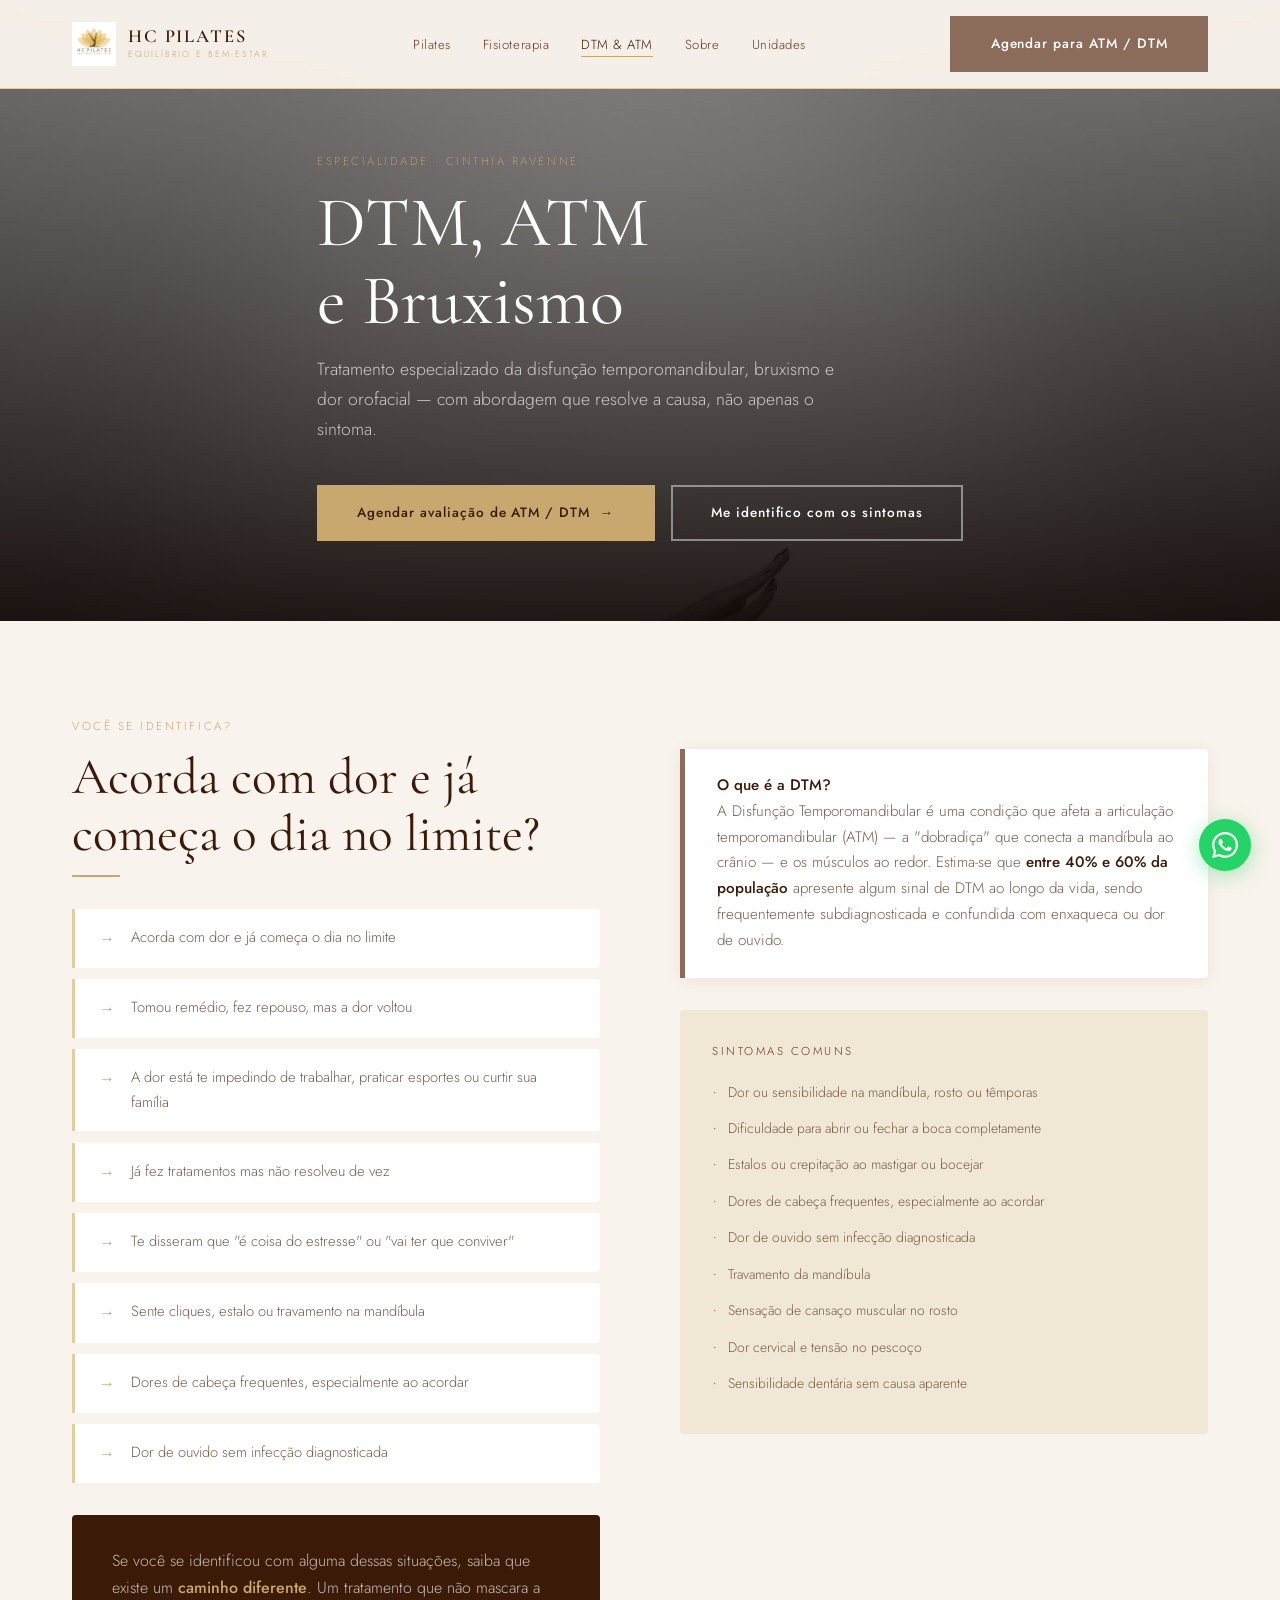
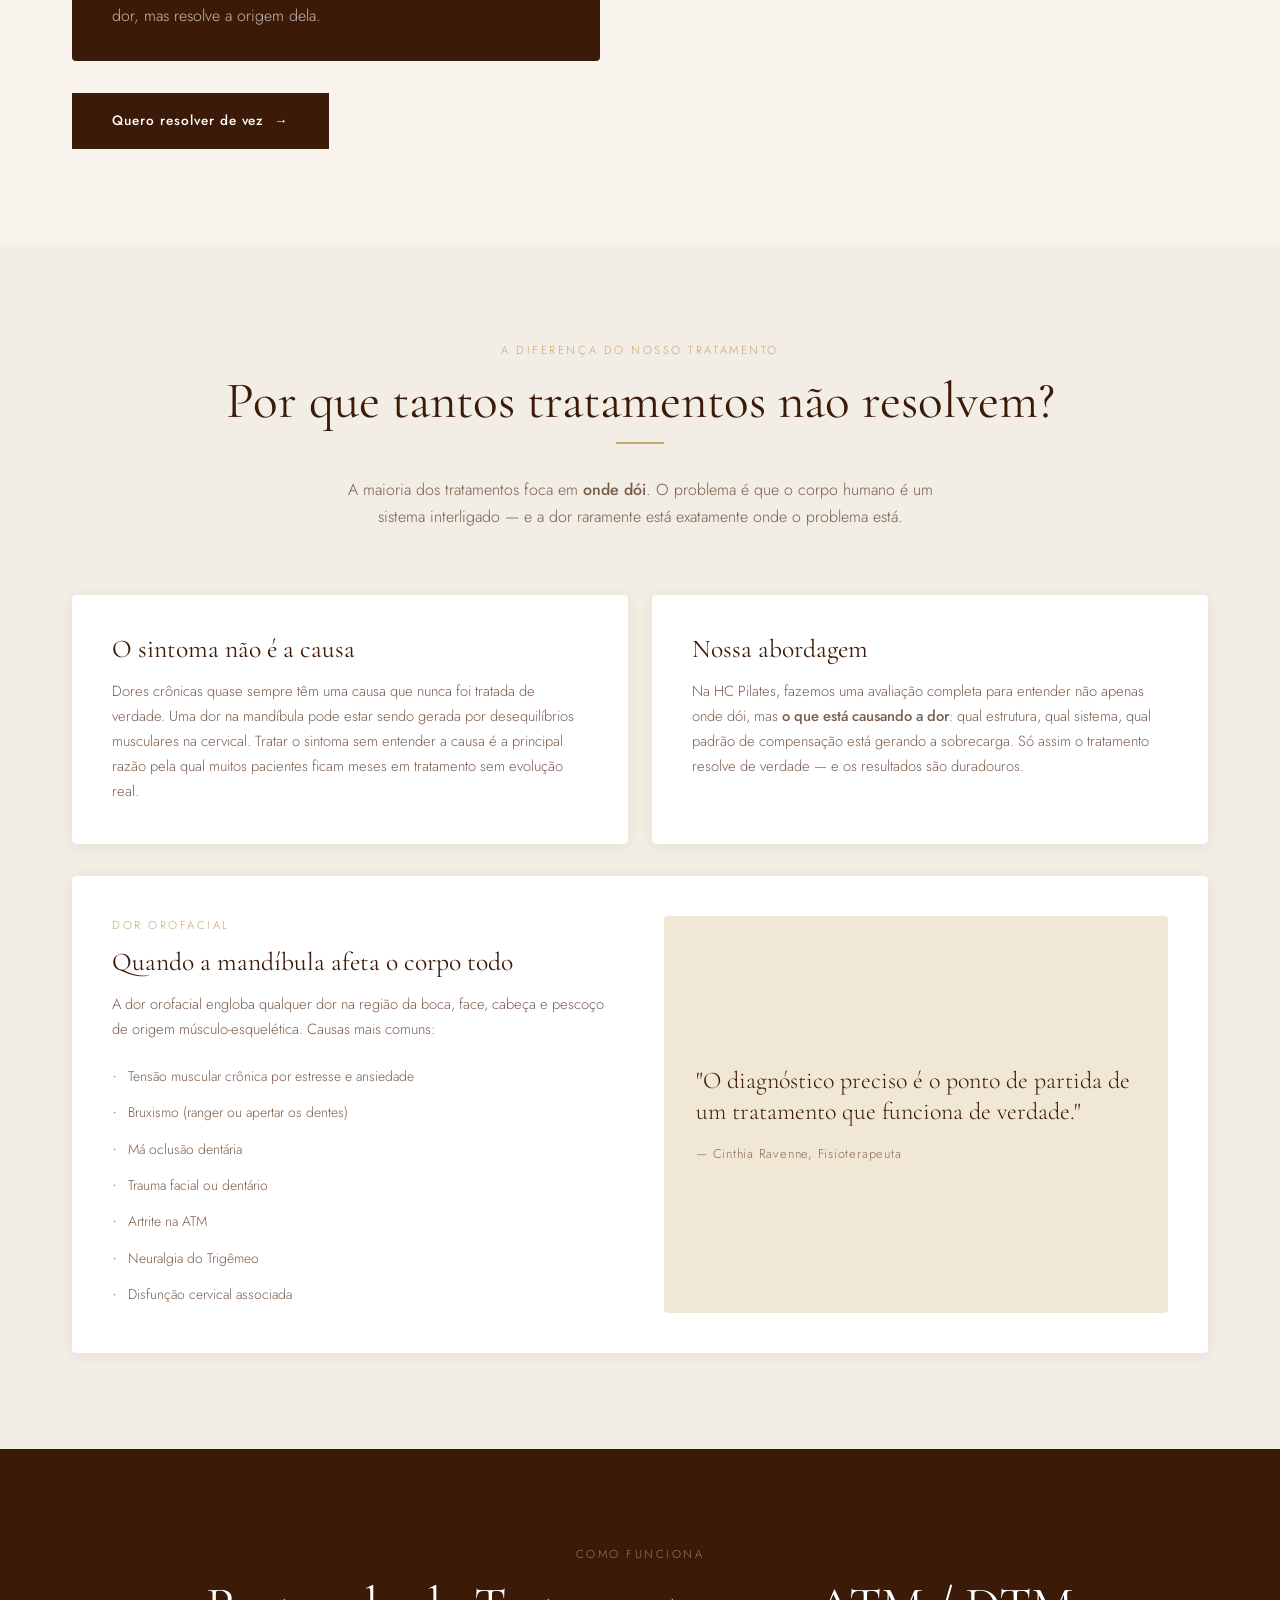
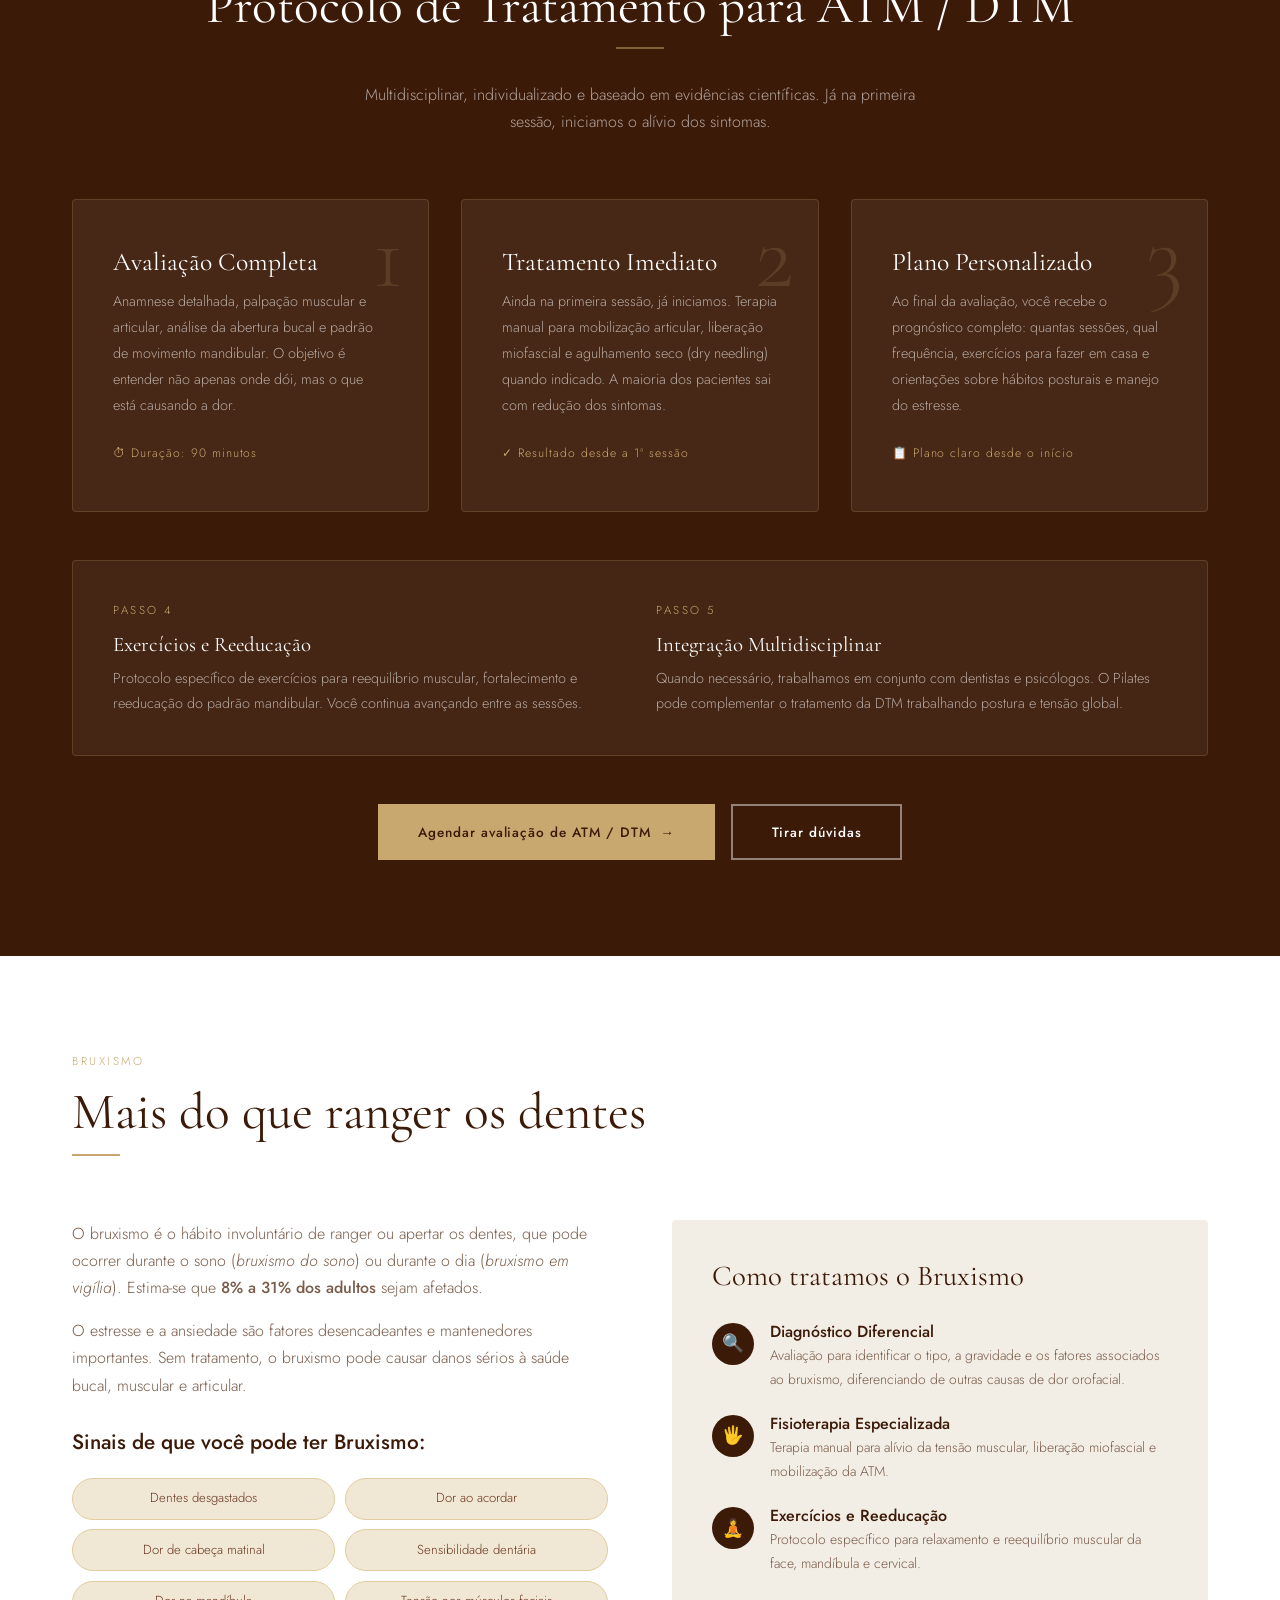
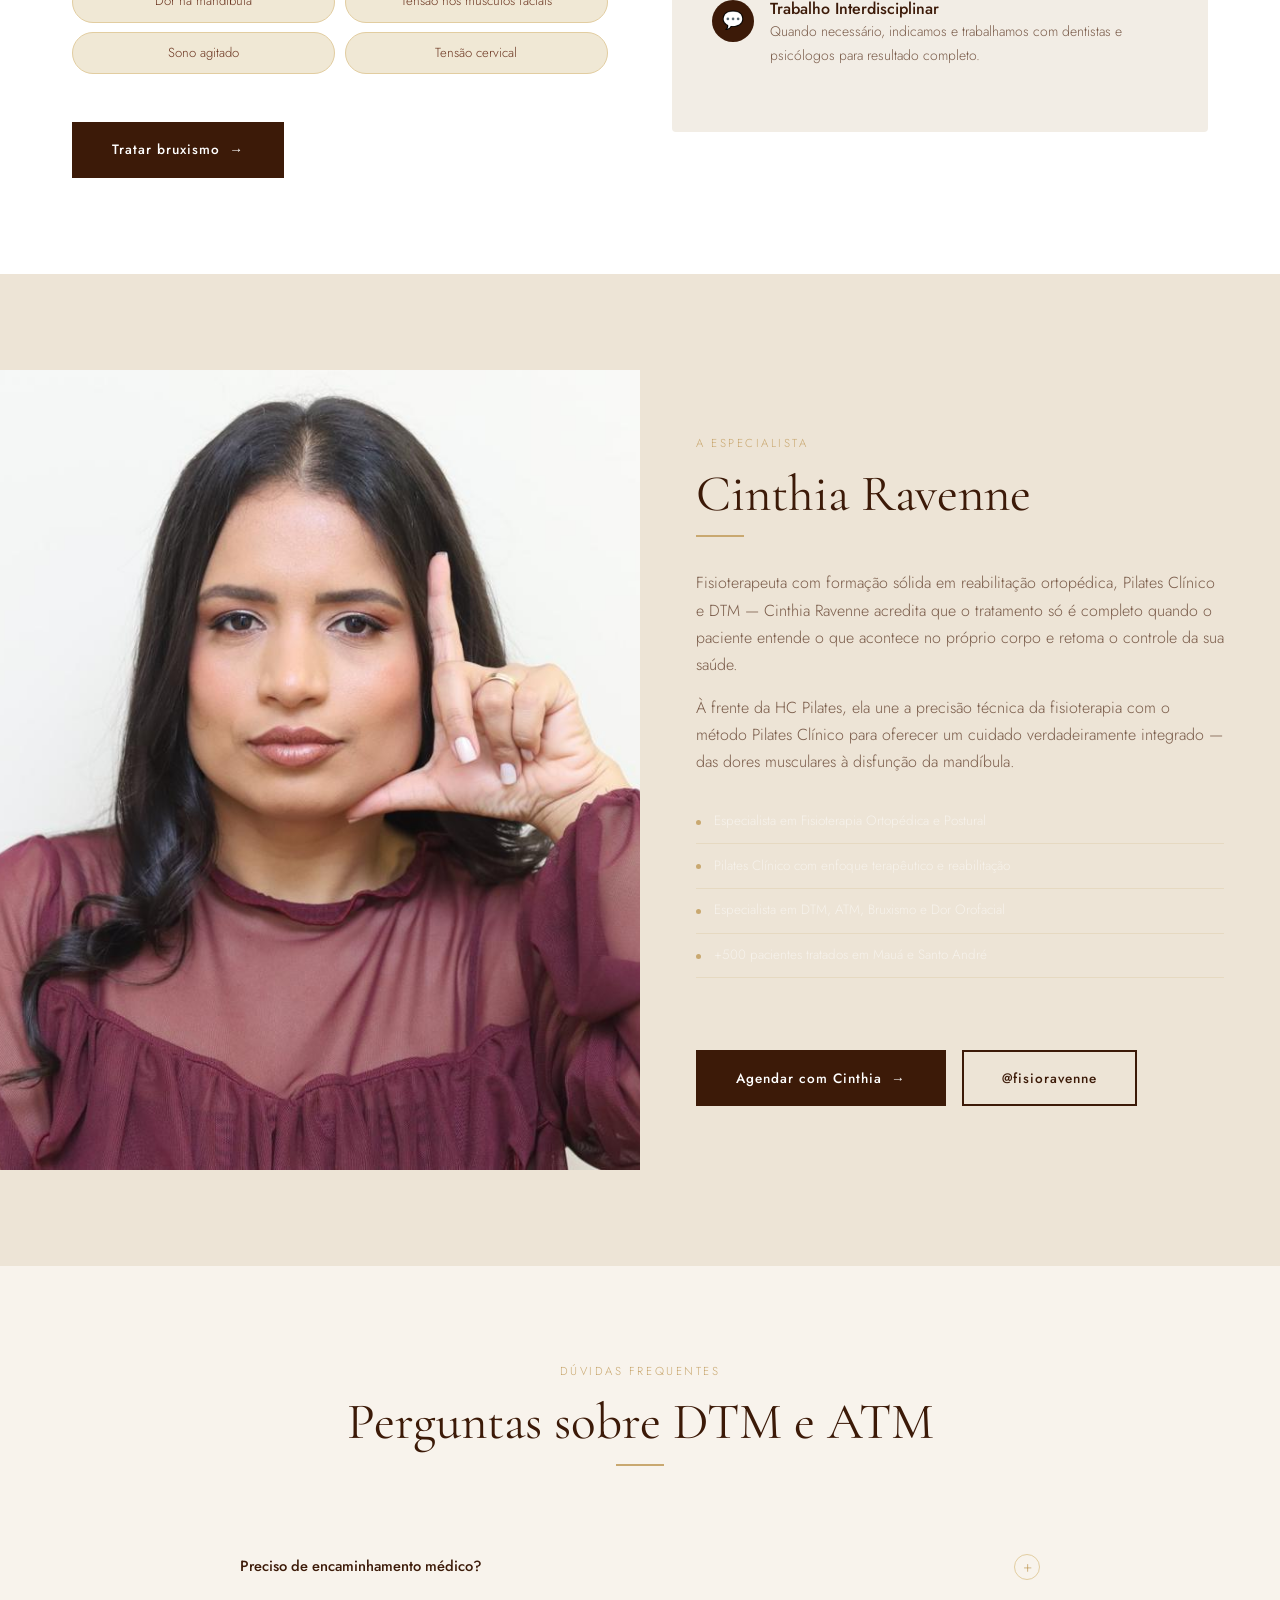
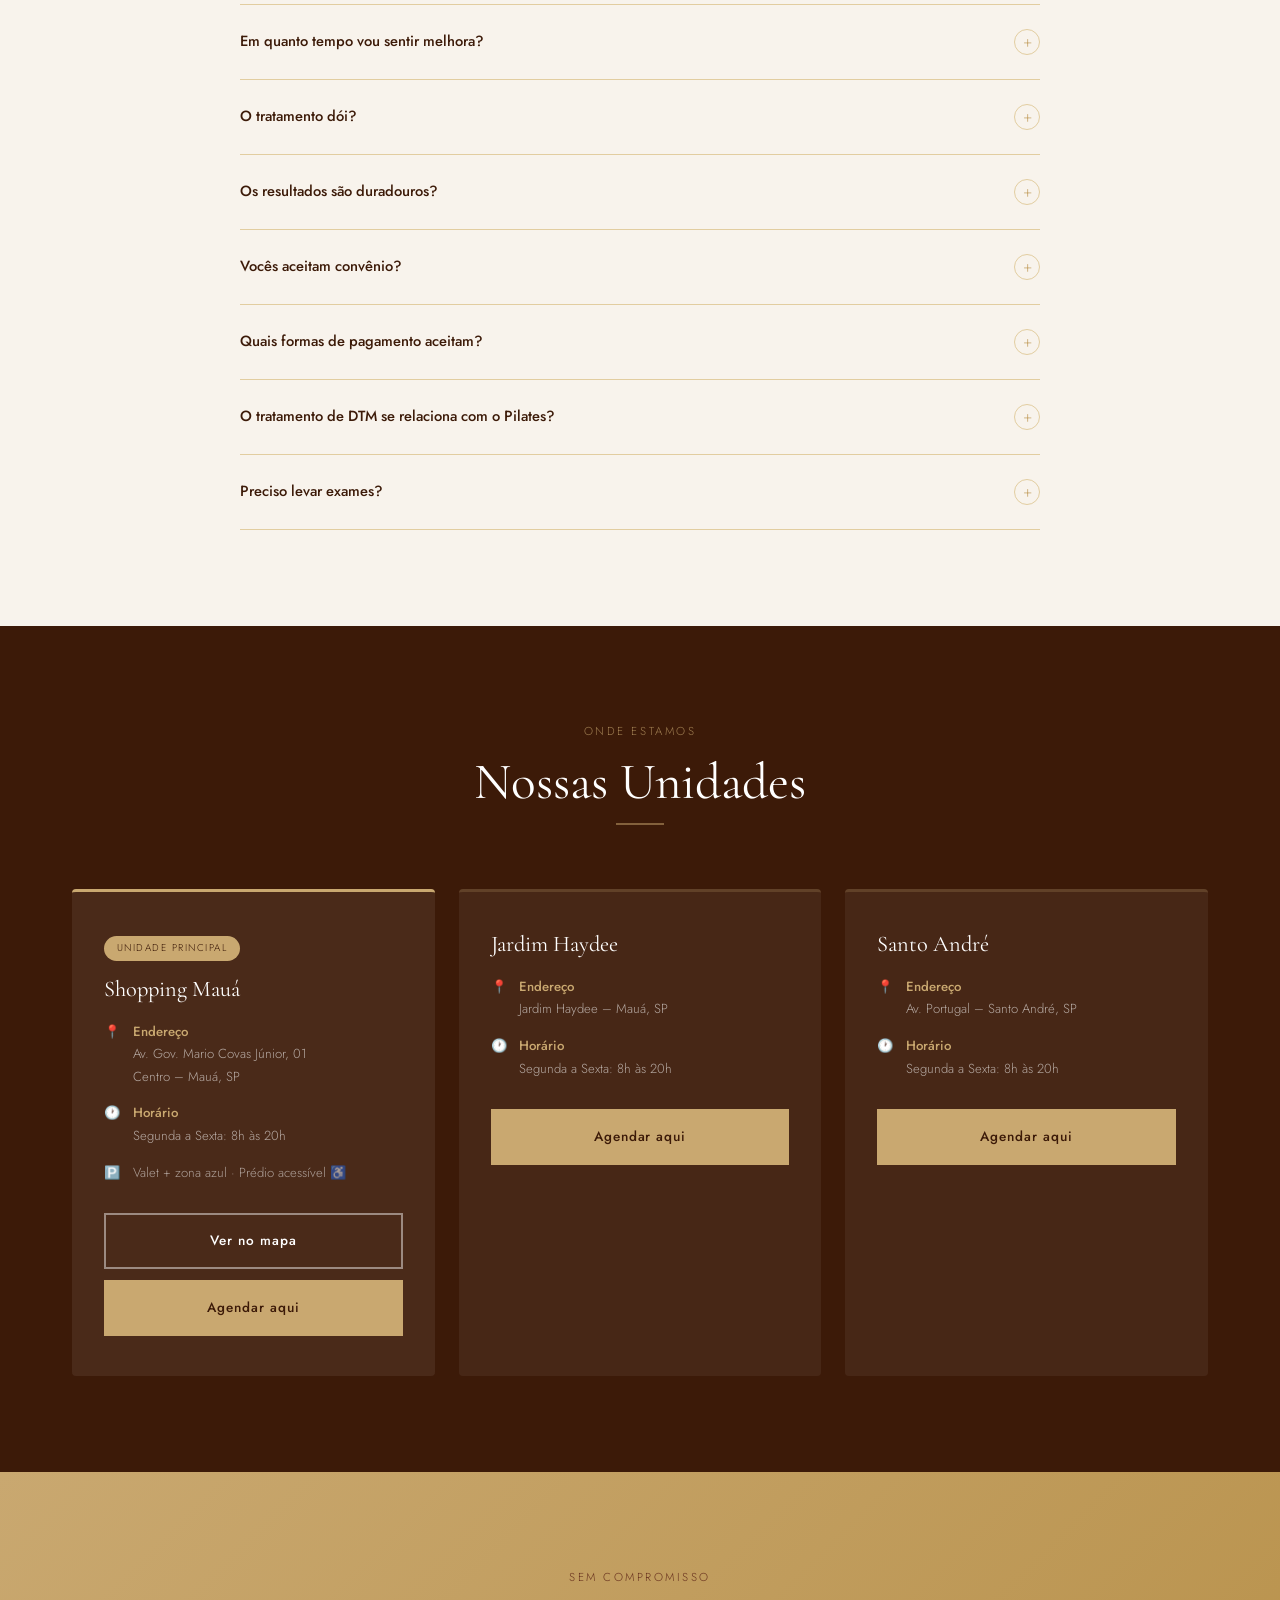
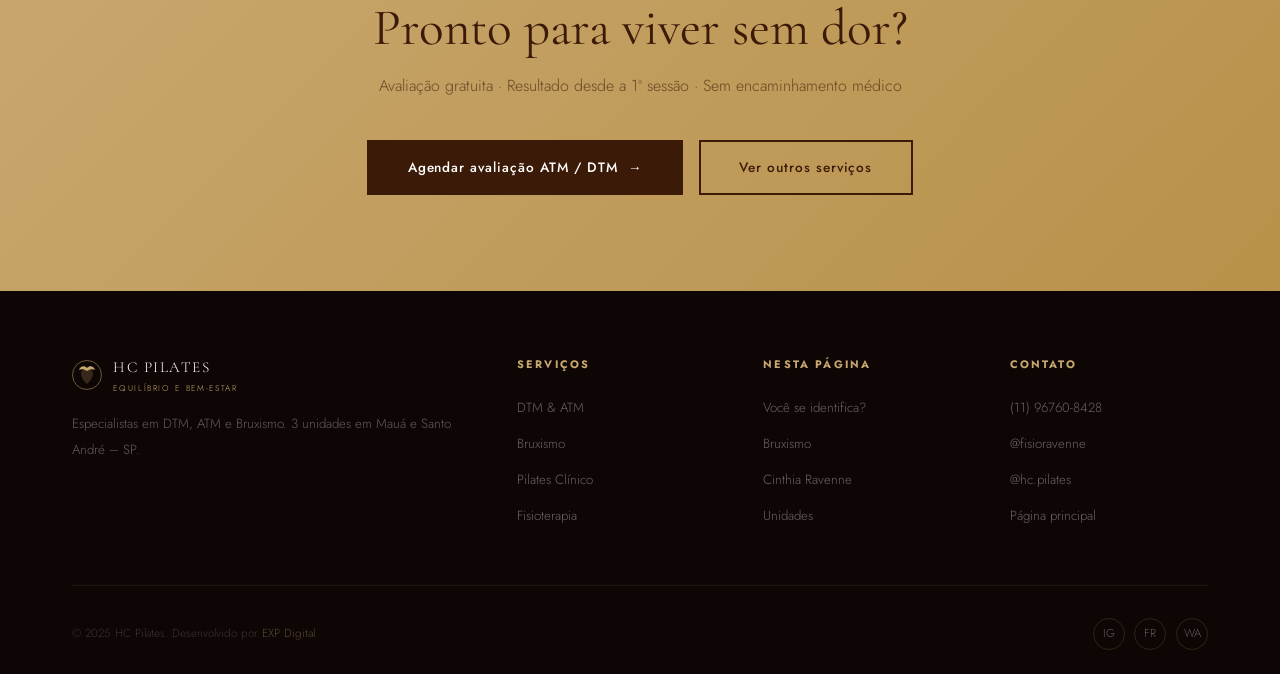
==== commit 5fe22b1a: "Substitui logo SVG pela imagem AVIF e corrige nav DTM - Troca o ícone SVG inline pela nova logo (log" ====
--- a/dtm-atm.html
+++ b/dtm-atm.html
@@ -34,10 +34,10 @@
 <body>
 
 <!-- NAV -->
-<nav id="nav" class="nav--dark-init scrolled" style="background:rgba(248,243,236,.97);box-shadow:0 1px 0 var(--gold-light);">
+<nav id="nav" class="scrolled" style="background:rgba(248,243,236,.97);box-shadow:0 1px 0 var(--gold-light);">
   <div class="container nav-inner">
     <a href="index.html" class="nav-logo">
-      <svg viewBox="0 0 60 60" fill="none"><circle cx="30" cy="30" r="29" stroke="#C9A870" stroke-width="1"/><path d="M30 48C30 48 18 38 18 28c0-7 5-12 12-12s12 5 12 12c0 10-12 20-12 20z" fill="#C9A870" opacity=".22"/><path d="M30 44c0 0-8-8-8-16 0-5 3.5-8 8-8s8 3 8 8c0 8-8 16-8 16z" fill="#C9A870" opacity=".5"/><path d="M30 16c-5-6-14-4-16 4 4-2 10-2 16 2z" fill="#C9A870"/><path d="M30 16c5-6 14-4 16 4-4-2-10-2-16 2z" fill="#C9A870"/><line x1="30" y1="45" x2="30" y2="52" stroke="#C9A870" stroke-width="1.5"/><line x1="26" y1="52" x2="34" y2="52" stroke="#C9A870" stroke-width="1.5"/></svg>
+      <img src="fotos/logo-hc.avif" alt="HC Pilates" style="width:44px;height:44px;object-fit:contain;"/>
       <div><span class="nav-logo-name">HC PILATES</span><span class="nav-logo-tag">Equilíbrio e Bem-Estar</span></div>
     </a>
     <ul class="nav-links">
--- a/style.css
+++ b/style.css
@@ -203,7 +203,7 @@
 
 /* === ABOUT SPLIT (home) === */
 .about-split { display:grid; grid-template-columns:1fr 1fr; min-height:620px; }
-.about-split__photo { background-size:cover; background-position:center top; }
+.about-split__photo { background-size:cover; background-position:center top; min-height:600px; }
 .about-split__text  { background:var(--brown); padding:5rem 4rem; display:flex; flex-direction:column; justify-content:center; }
 .about-split__text .label { color:rgba(201,168,112,.65); }
 .about-split__text h2 { color:var(--white); margin-bottom:.5rem; }
@@ -371,7 +371,7 @@
   .svc-card:last-child { grid-column:span 2; height:380px; }
 }
 @media(max-width:1024px) {
-  .about-split { grid-template-columns:1fr; }
+  .about-split { grid-template-columns:1fr; min-height:auto; }
   .about-split__text { padding:3.5rem 2rem; }
   .protocol-grid { grid-template-columns:1fr; }
   .footer-top { grid-template-columns:1fr 1fr; }
@@ -394,7 +394,7 @@
   .footer-top { grid-template-columns:1fr; }
   .footer-bottom { flex-direction:column; gap:1rem; }
   .page-hero { min-height:55vh; }
-  .about-split__photo { min-height:380px; }
+  .about-split__photo { min-height:300px; max-height:380px; }
   .page-hero__content { padding:3rem 0; }
   .page-hero__btns { flex-direction:column; align-items:flex-start; gap:.75rem; }
   .cta-banner h2 { font-size:2rem; }
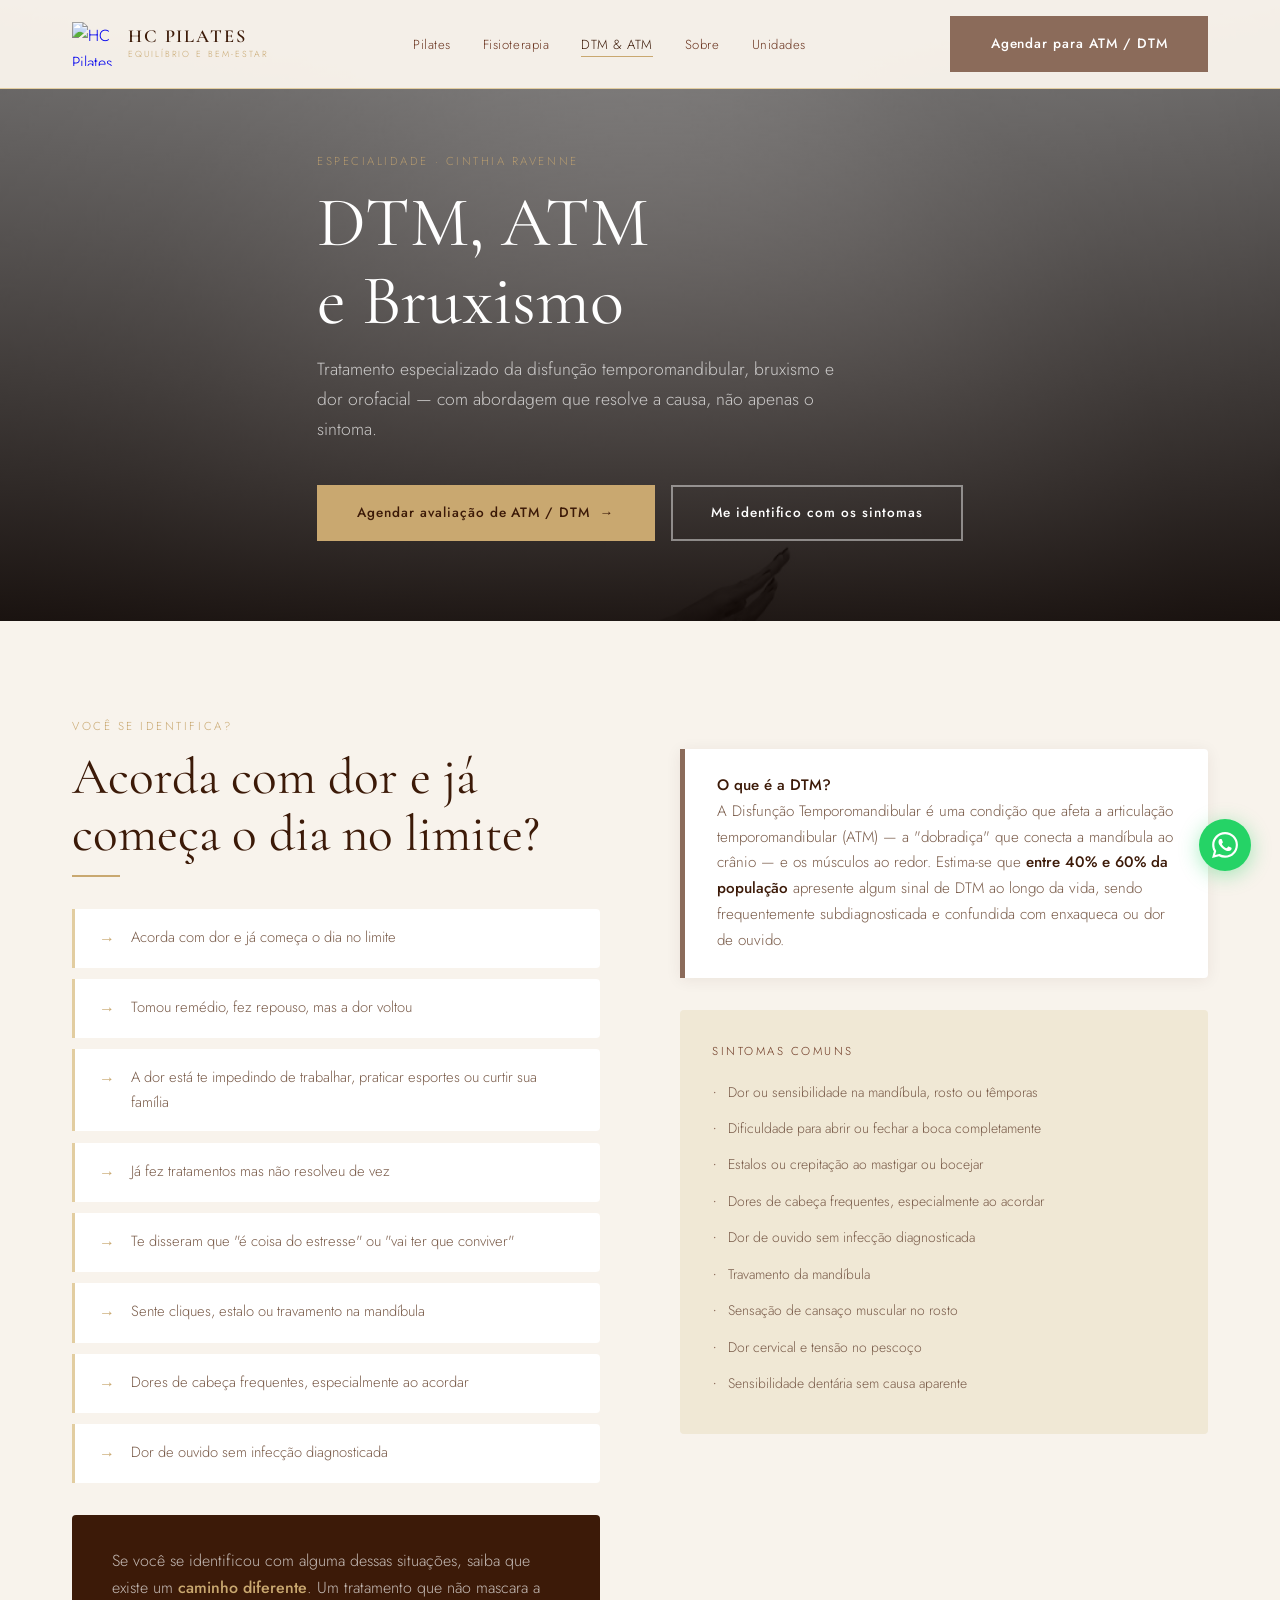
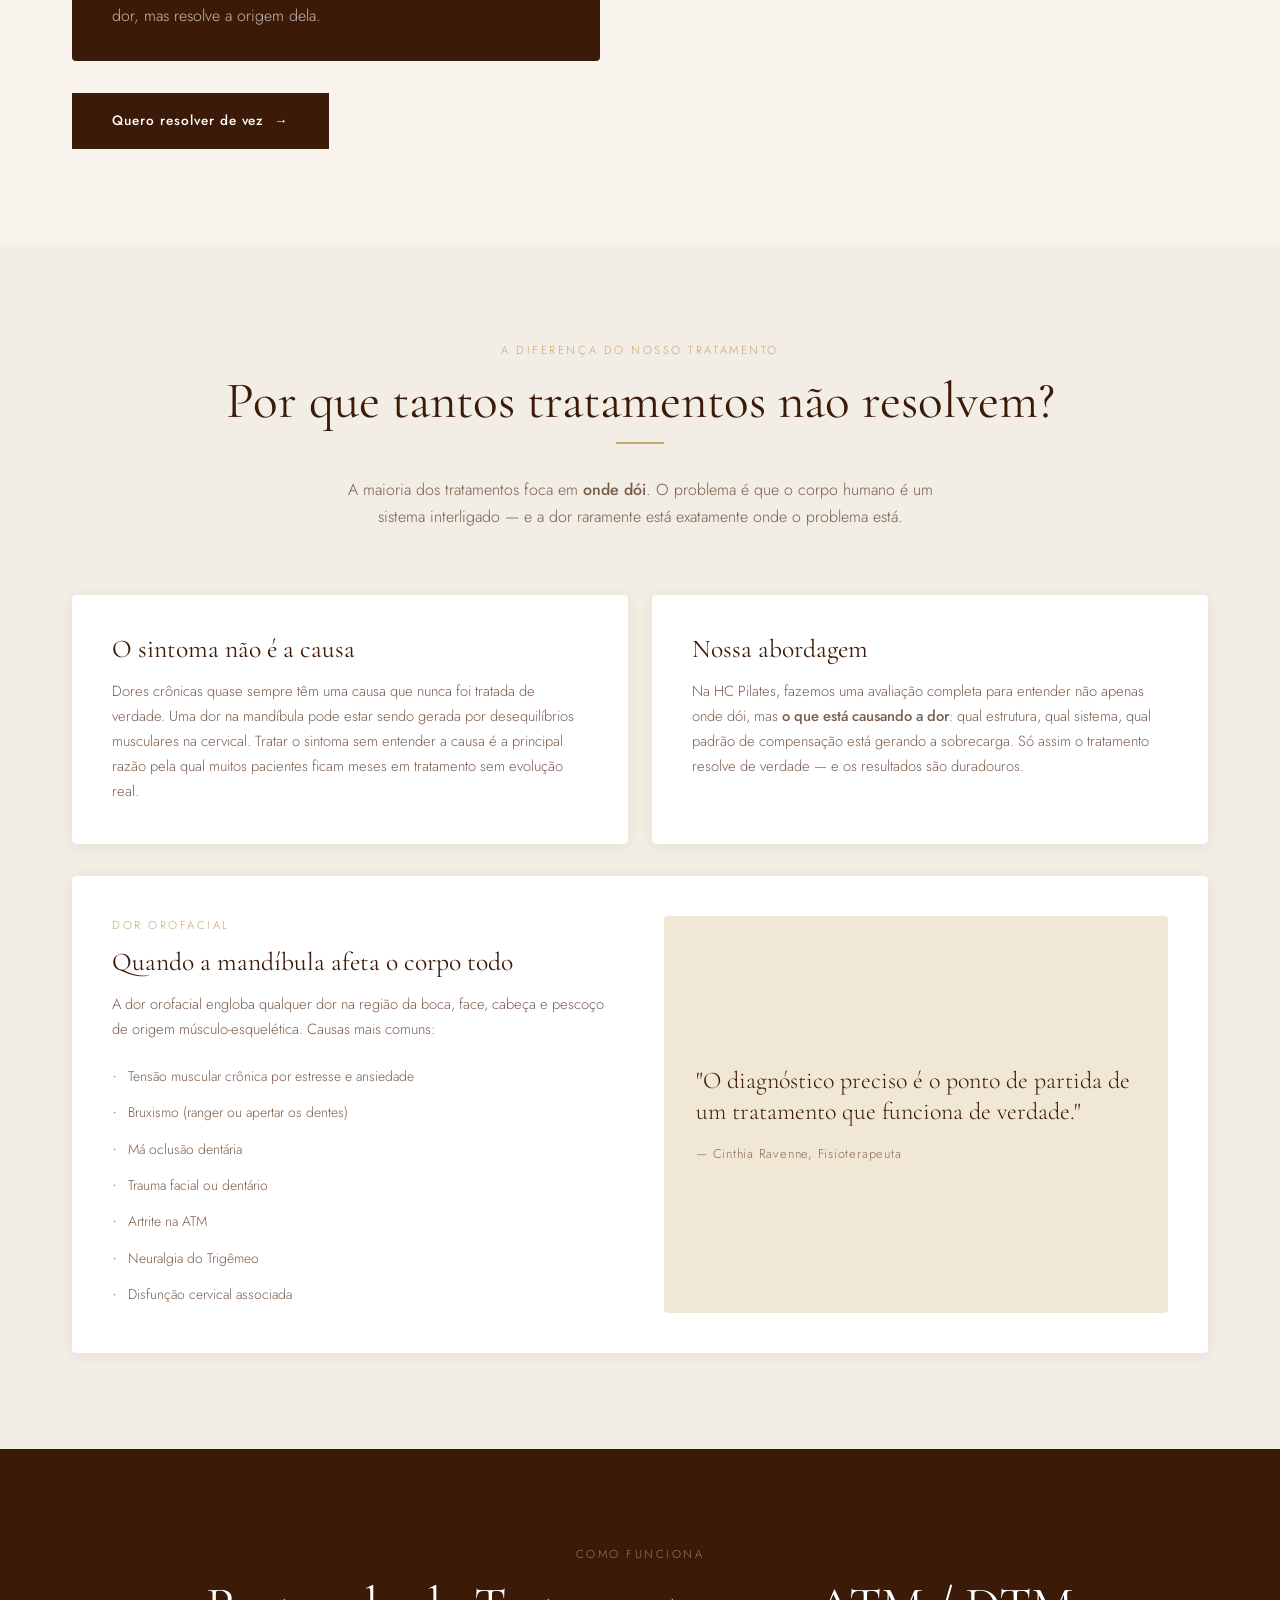
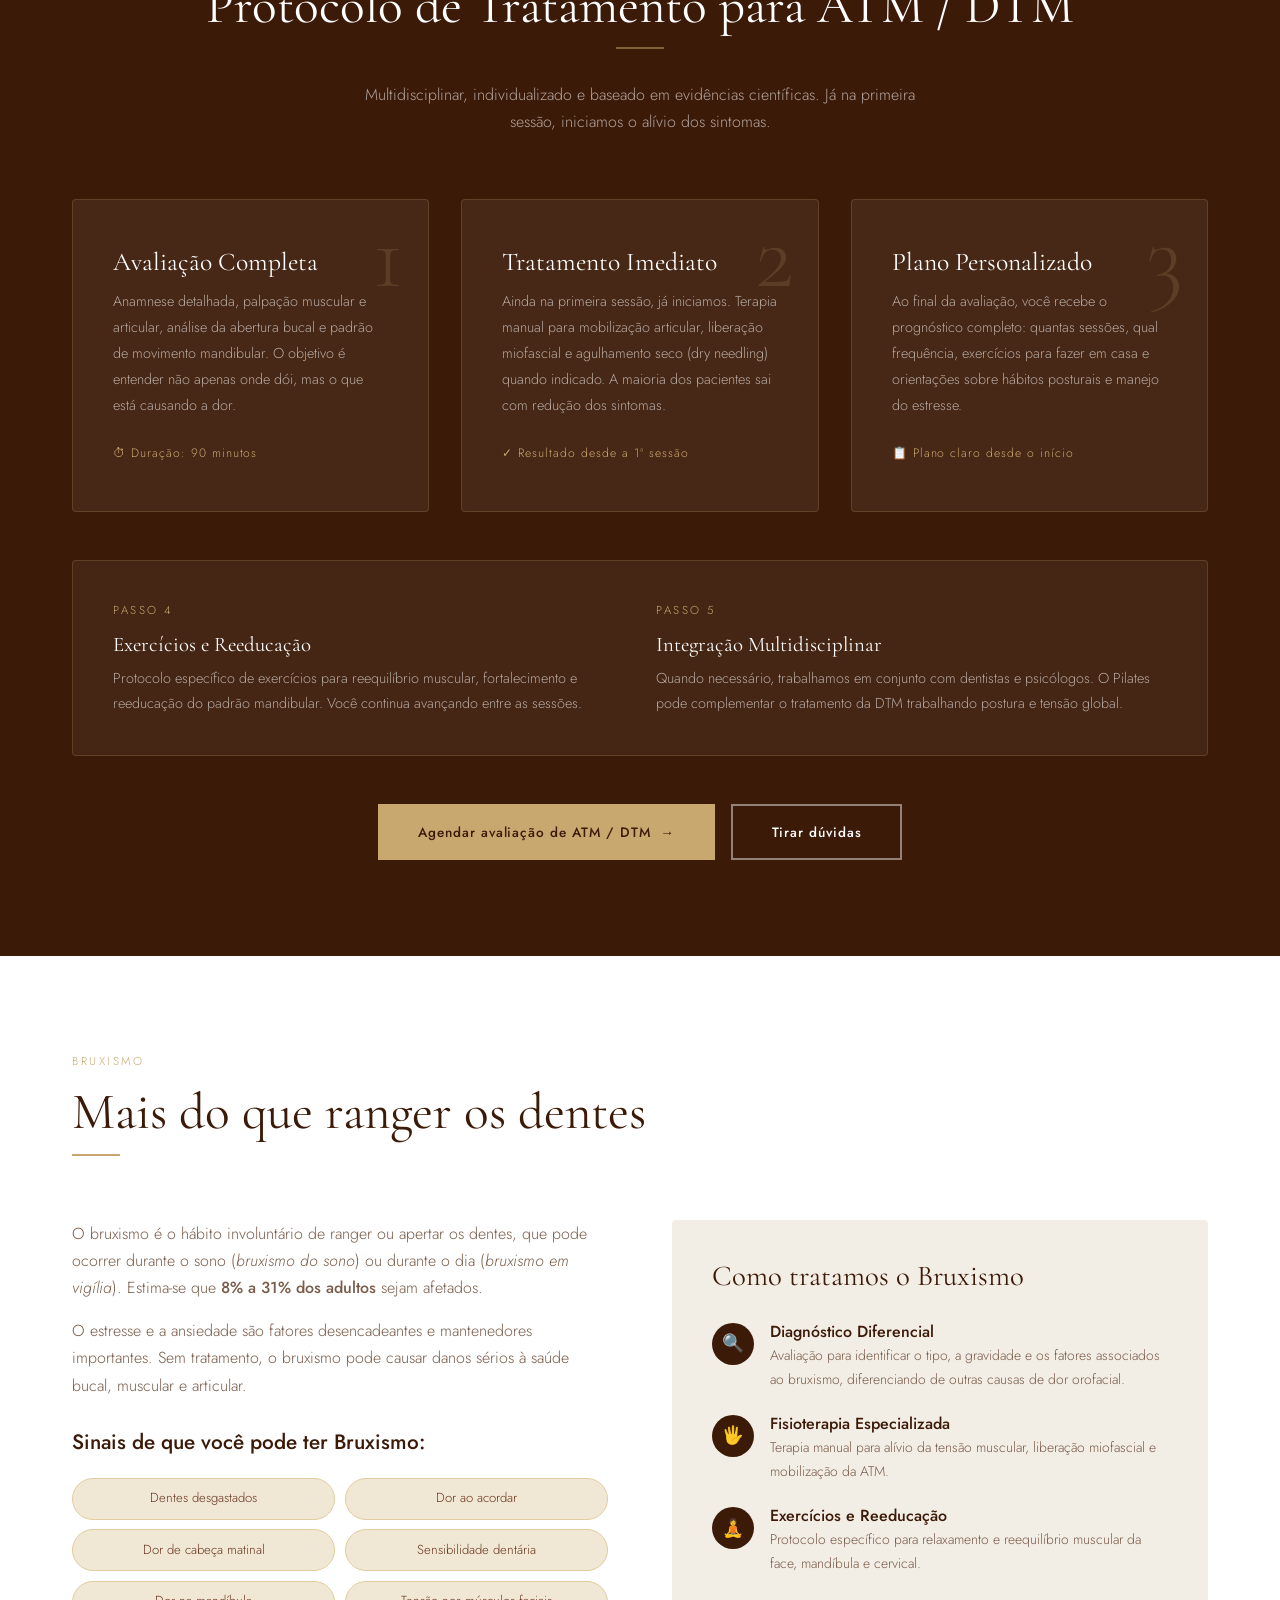
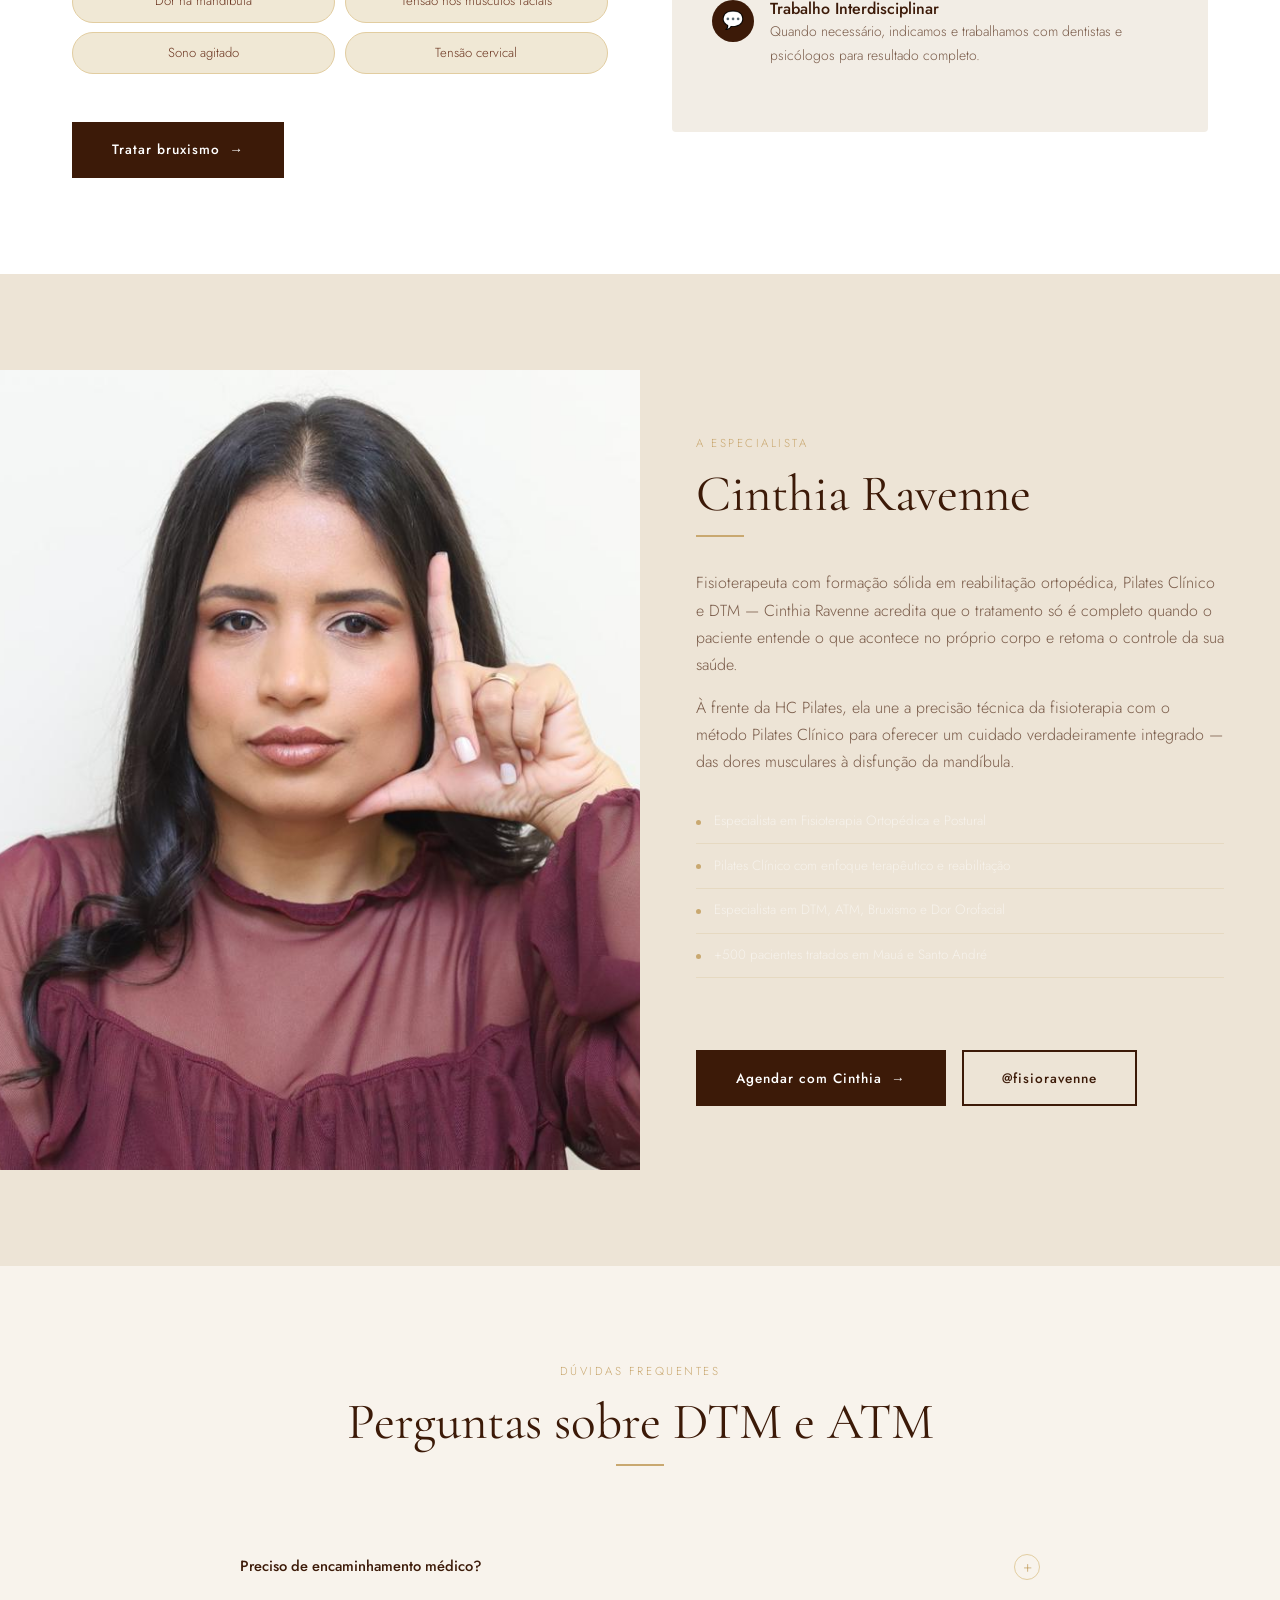
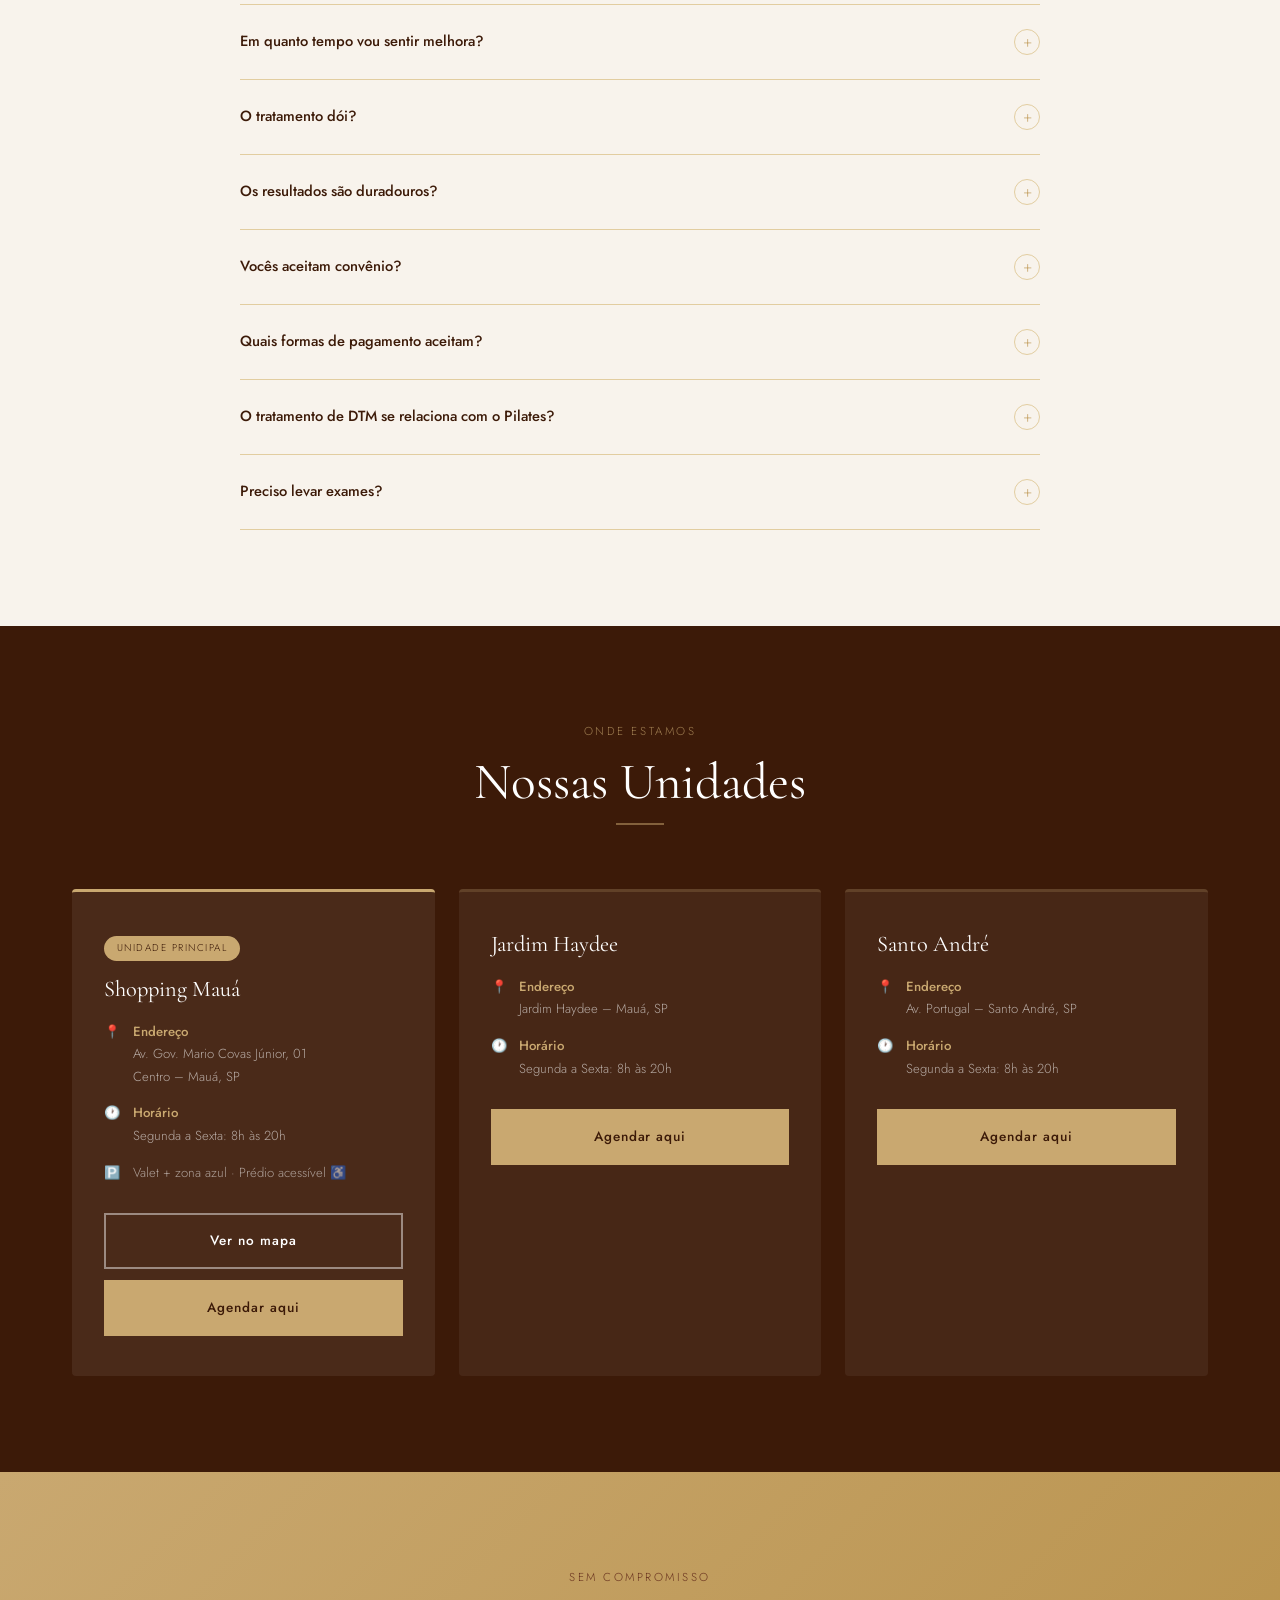
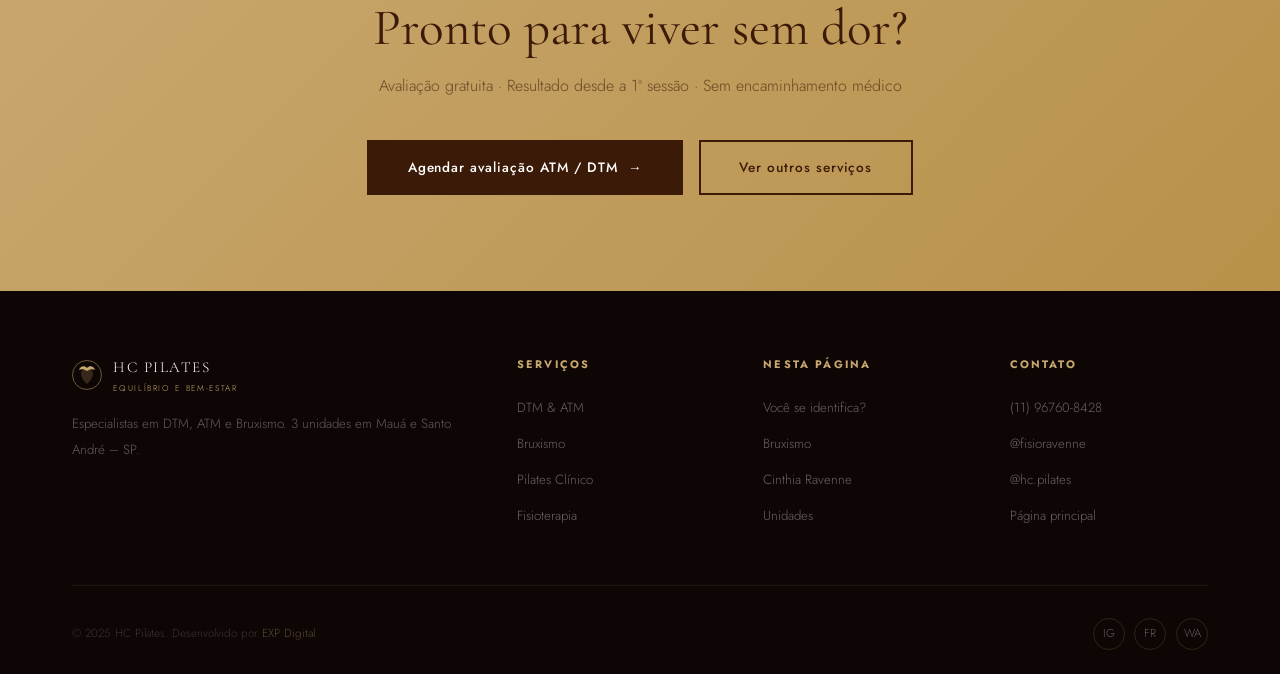
==== commit c2a8d2d5: "Usa fotos/logo.avif como logo em todas as páginas Co-Authored-By: Claude Sonnet 4.6 <noreply@anthrop" ====
--- a/dtm-atm.html
+++ b/dtm-atm.html
@@ -37,7 +37,7 @@
 <nav id="nav" class="scrolled" style="background:rgba(248,243,236,.97);box-shadow:0 1px 0 var(--gold-light);">
   <div class="container nav-inner">
     <a href="index.html" class="nav-logo">
-      <img src="fotos/logo-hc.avif" alt="HC Pilates" style="width:44px;height:44px;object-fit:contain;"/>
+      <img src="fotos/logo.avif" alt="HC Pilates" style="width:44px;height:44px;object-fit:contain;"/>
       <div><span class="nav-logo-name">HC PILATES</span><span class="nav-logo-tag">Equilíbrio e Bem-Estar</span></div>
     </a>
     <ul class="nav-links">
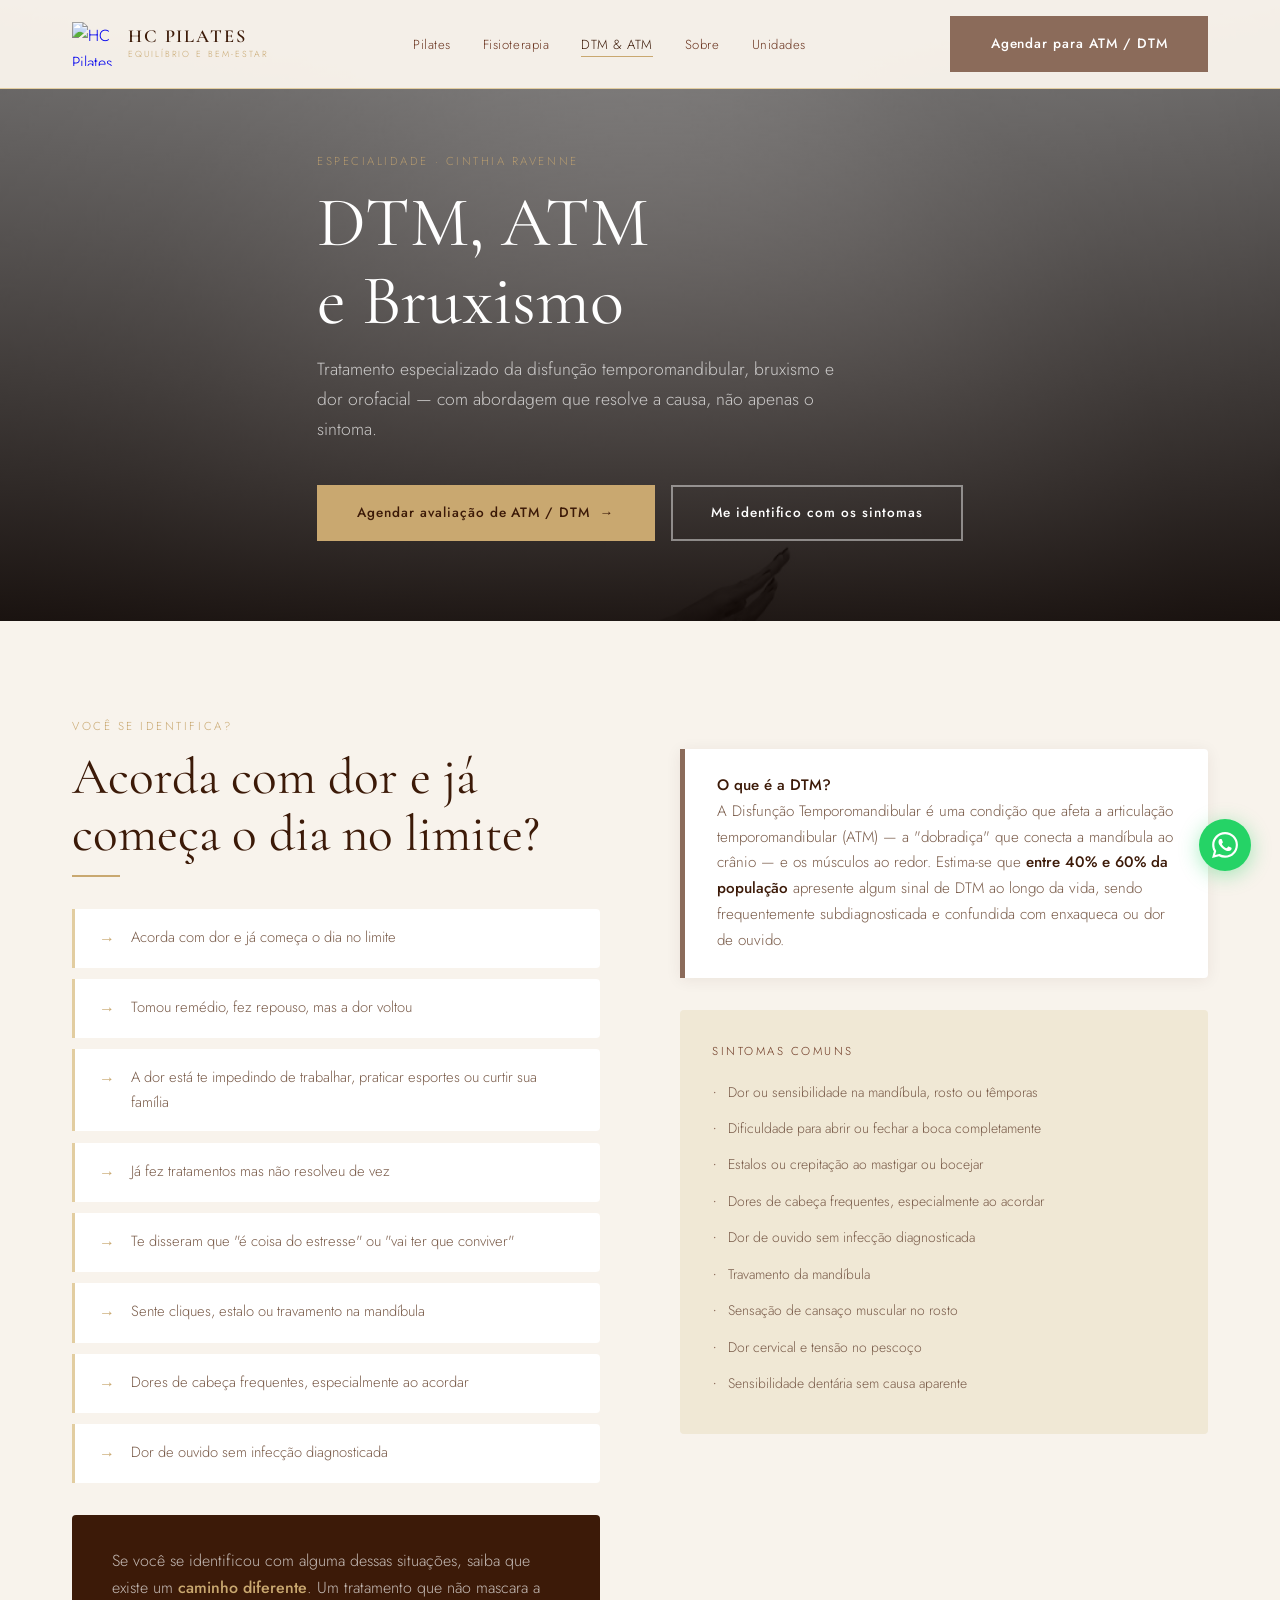
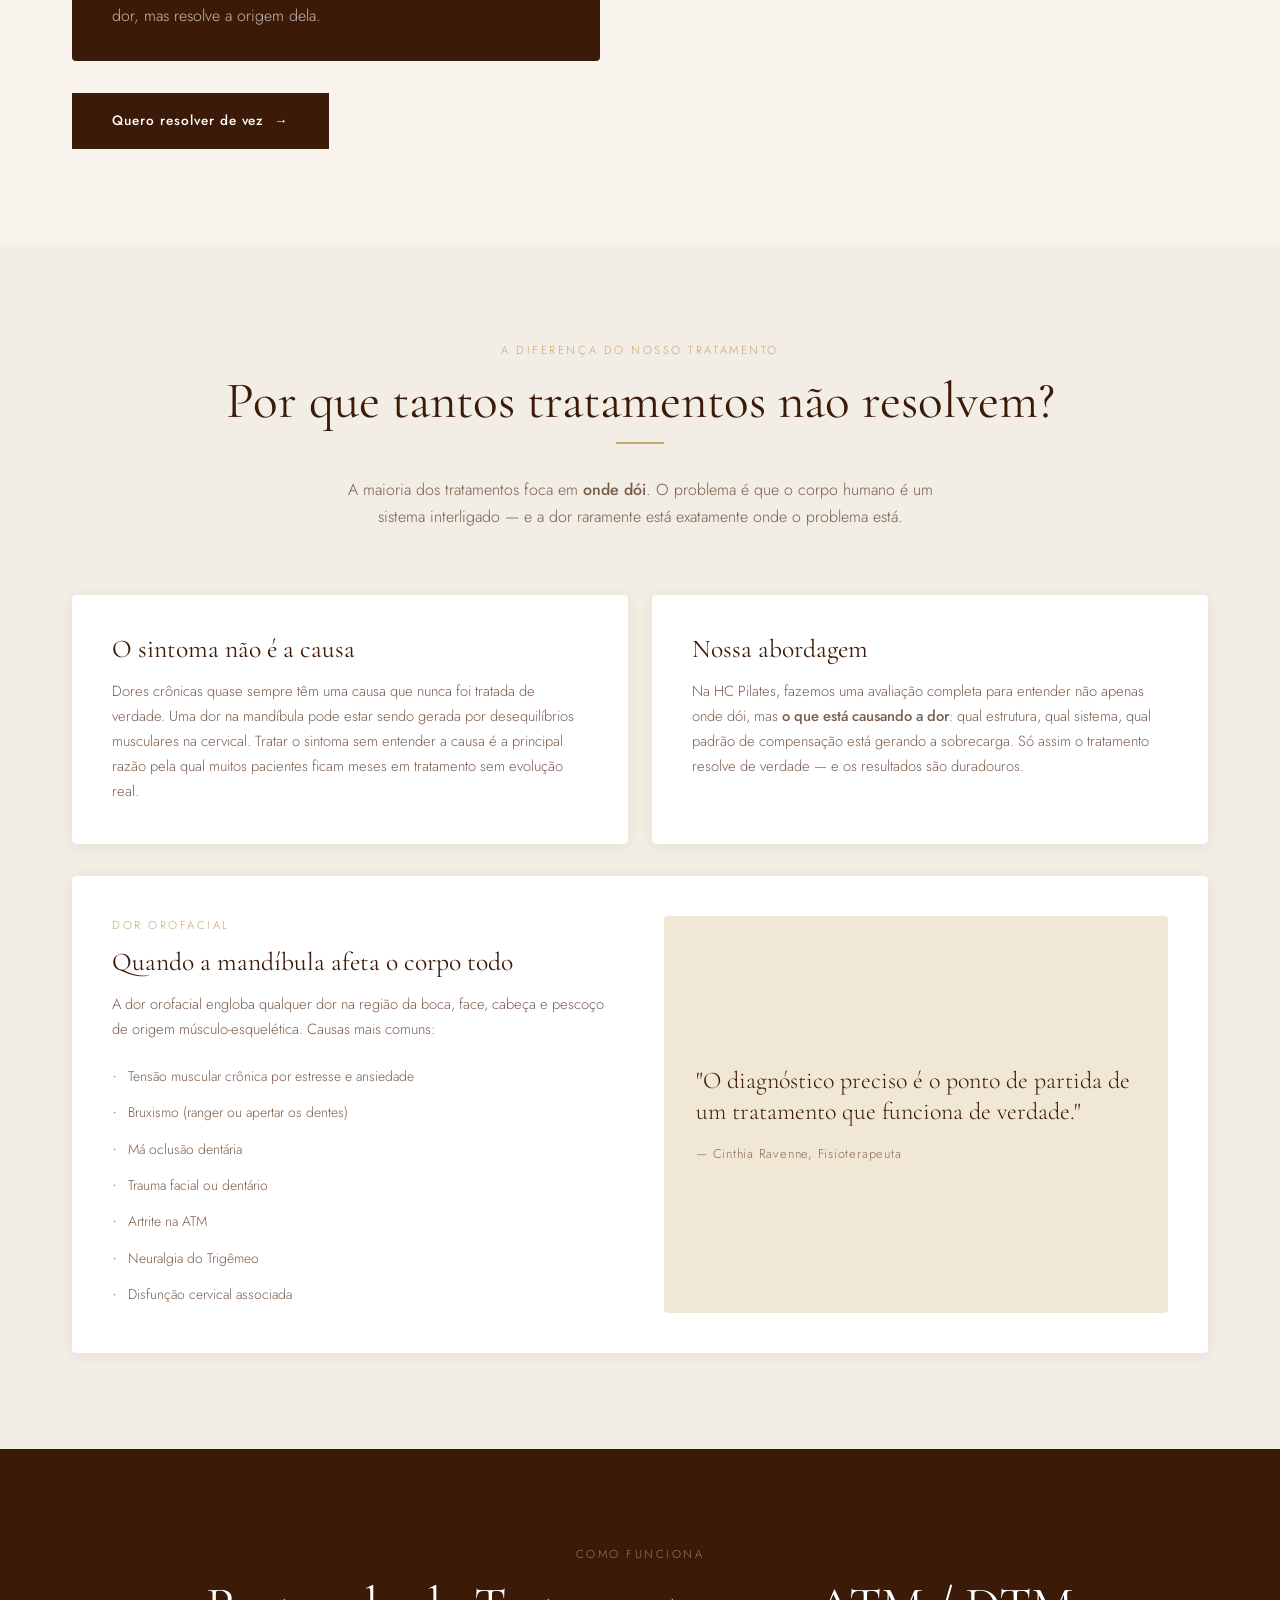
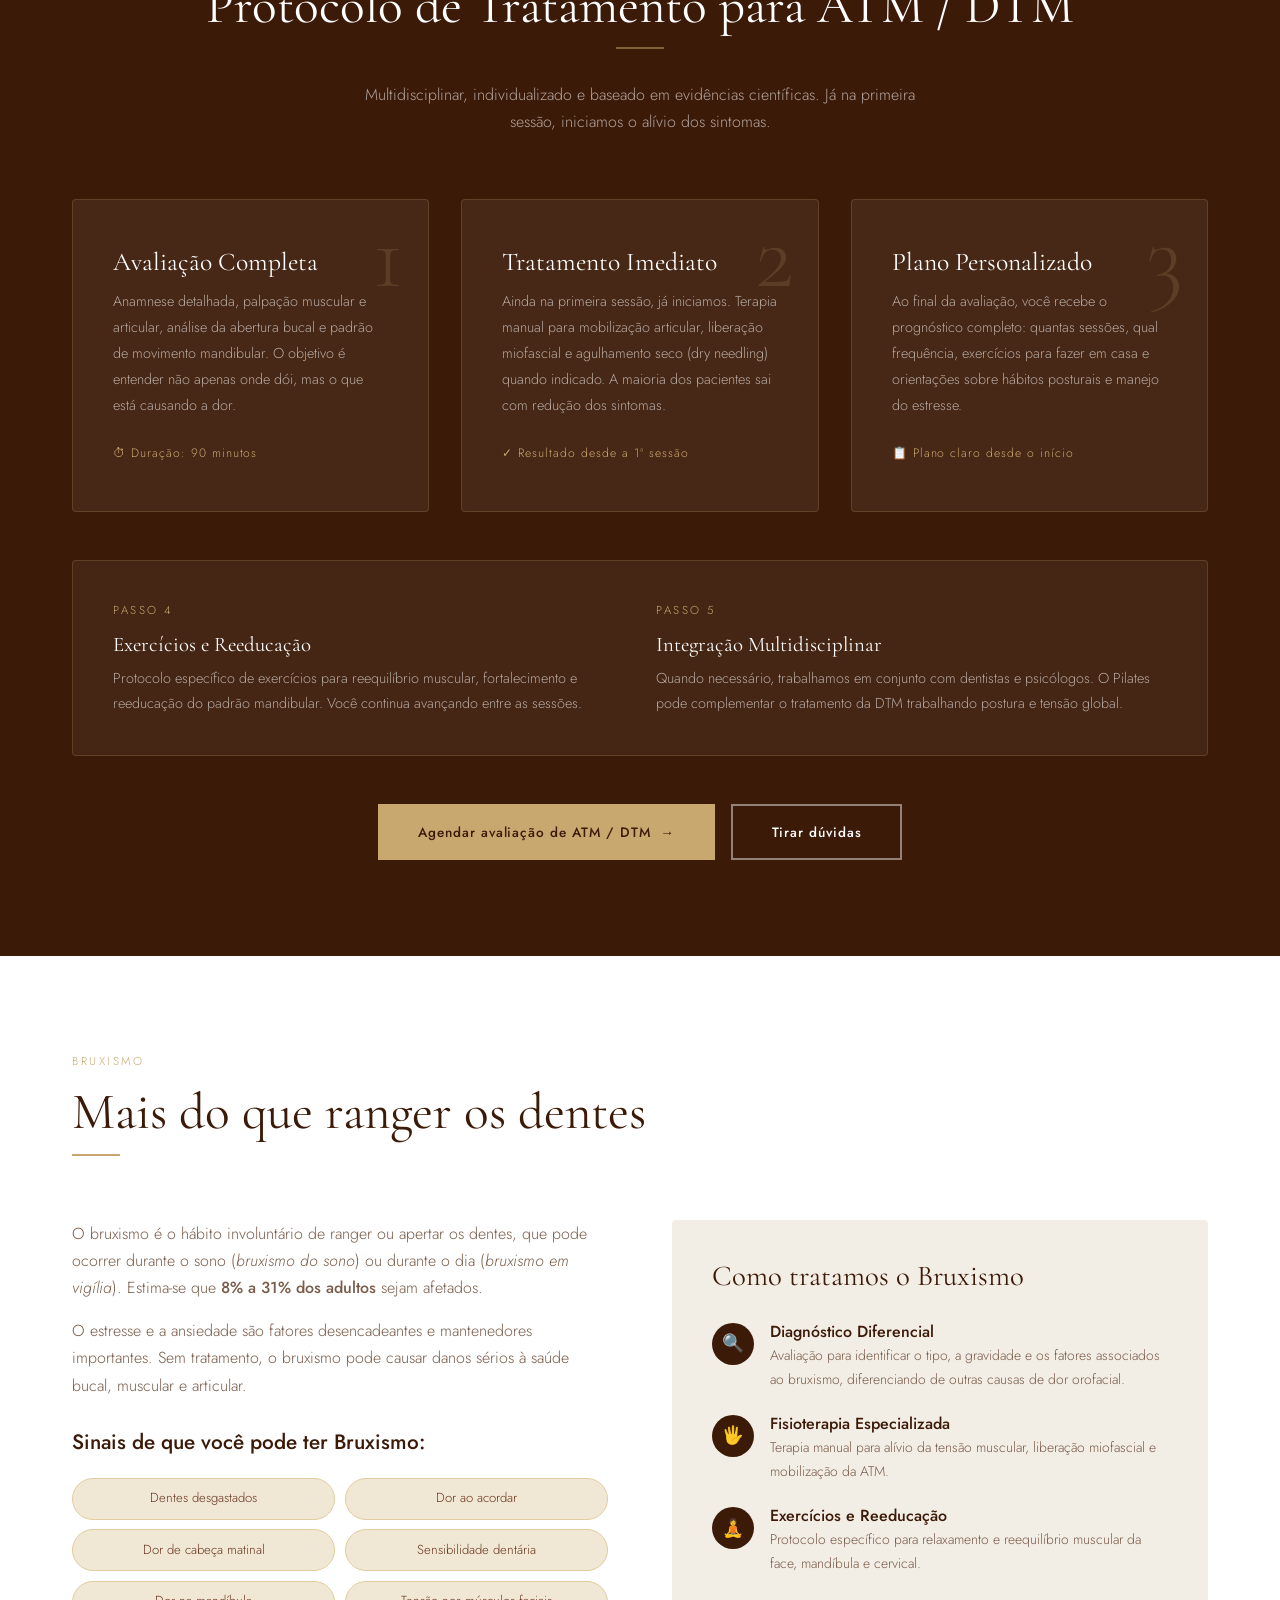
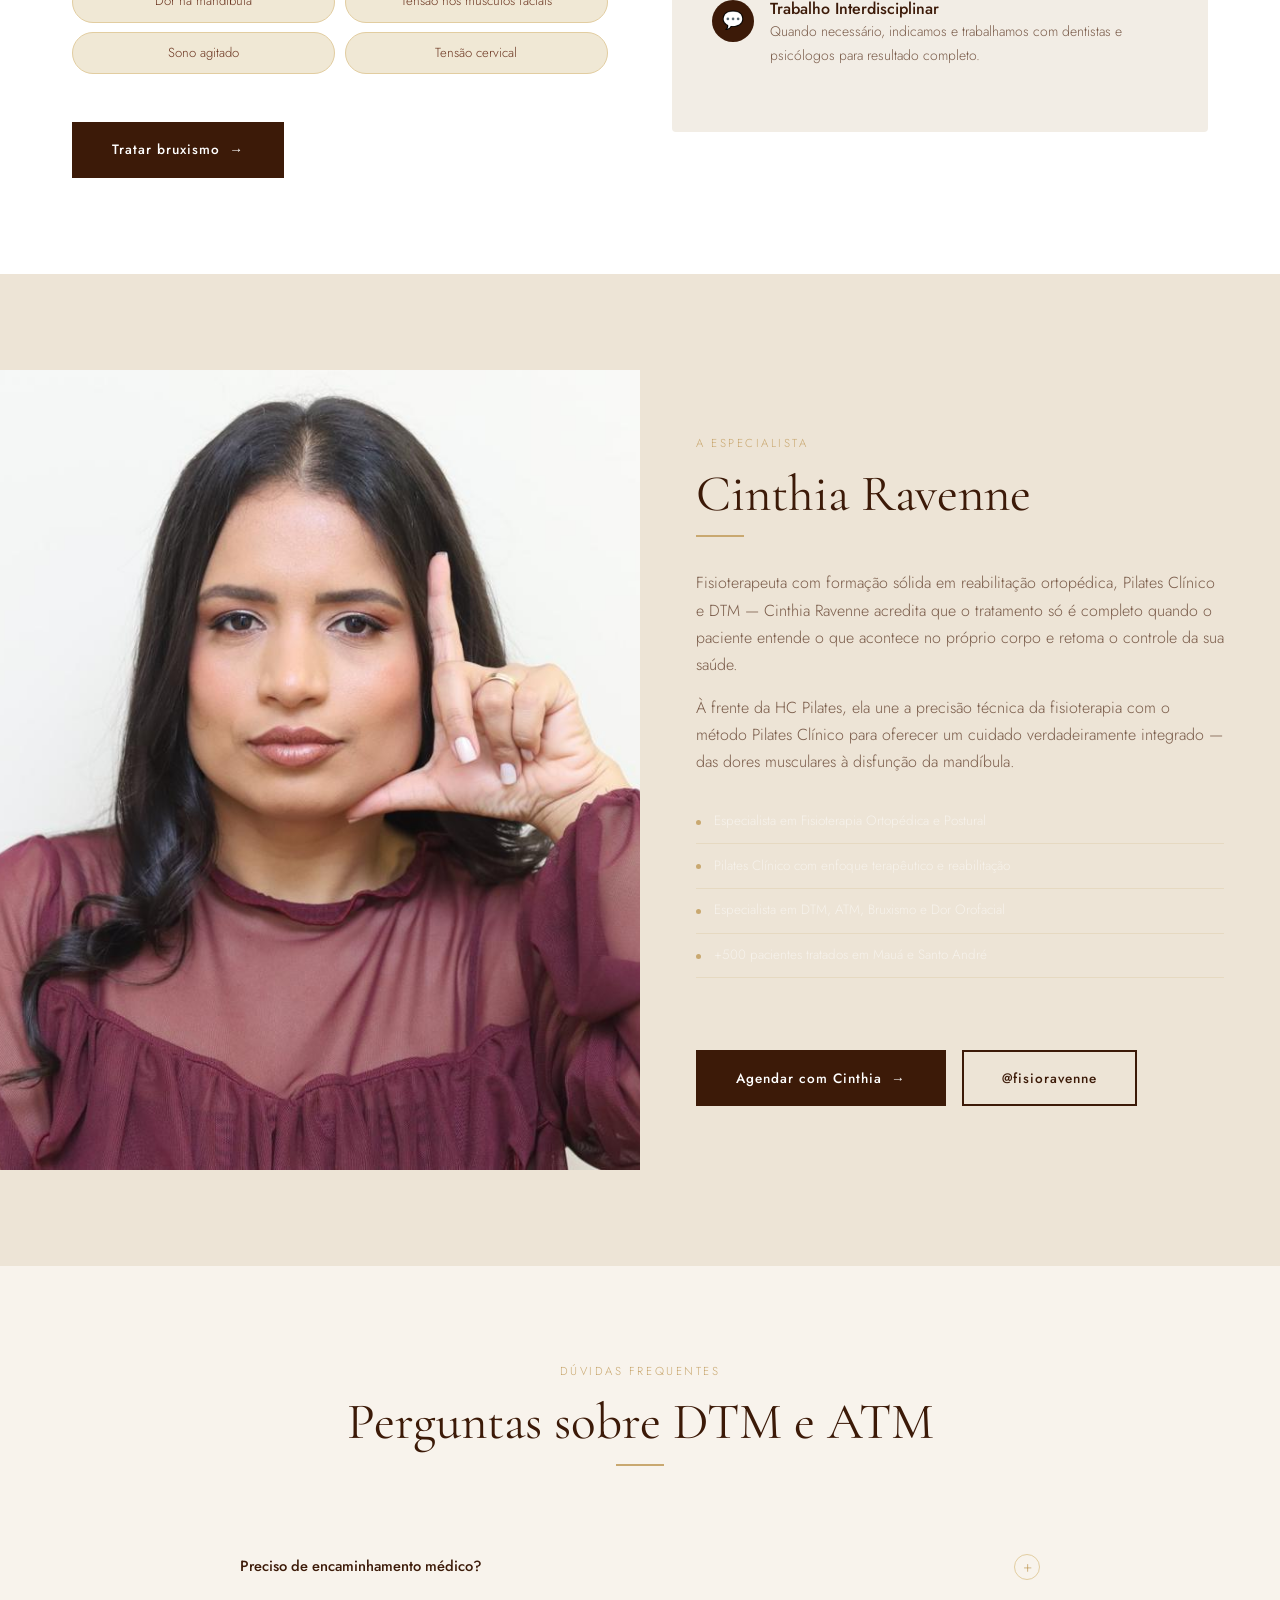
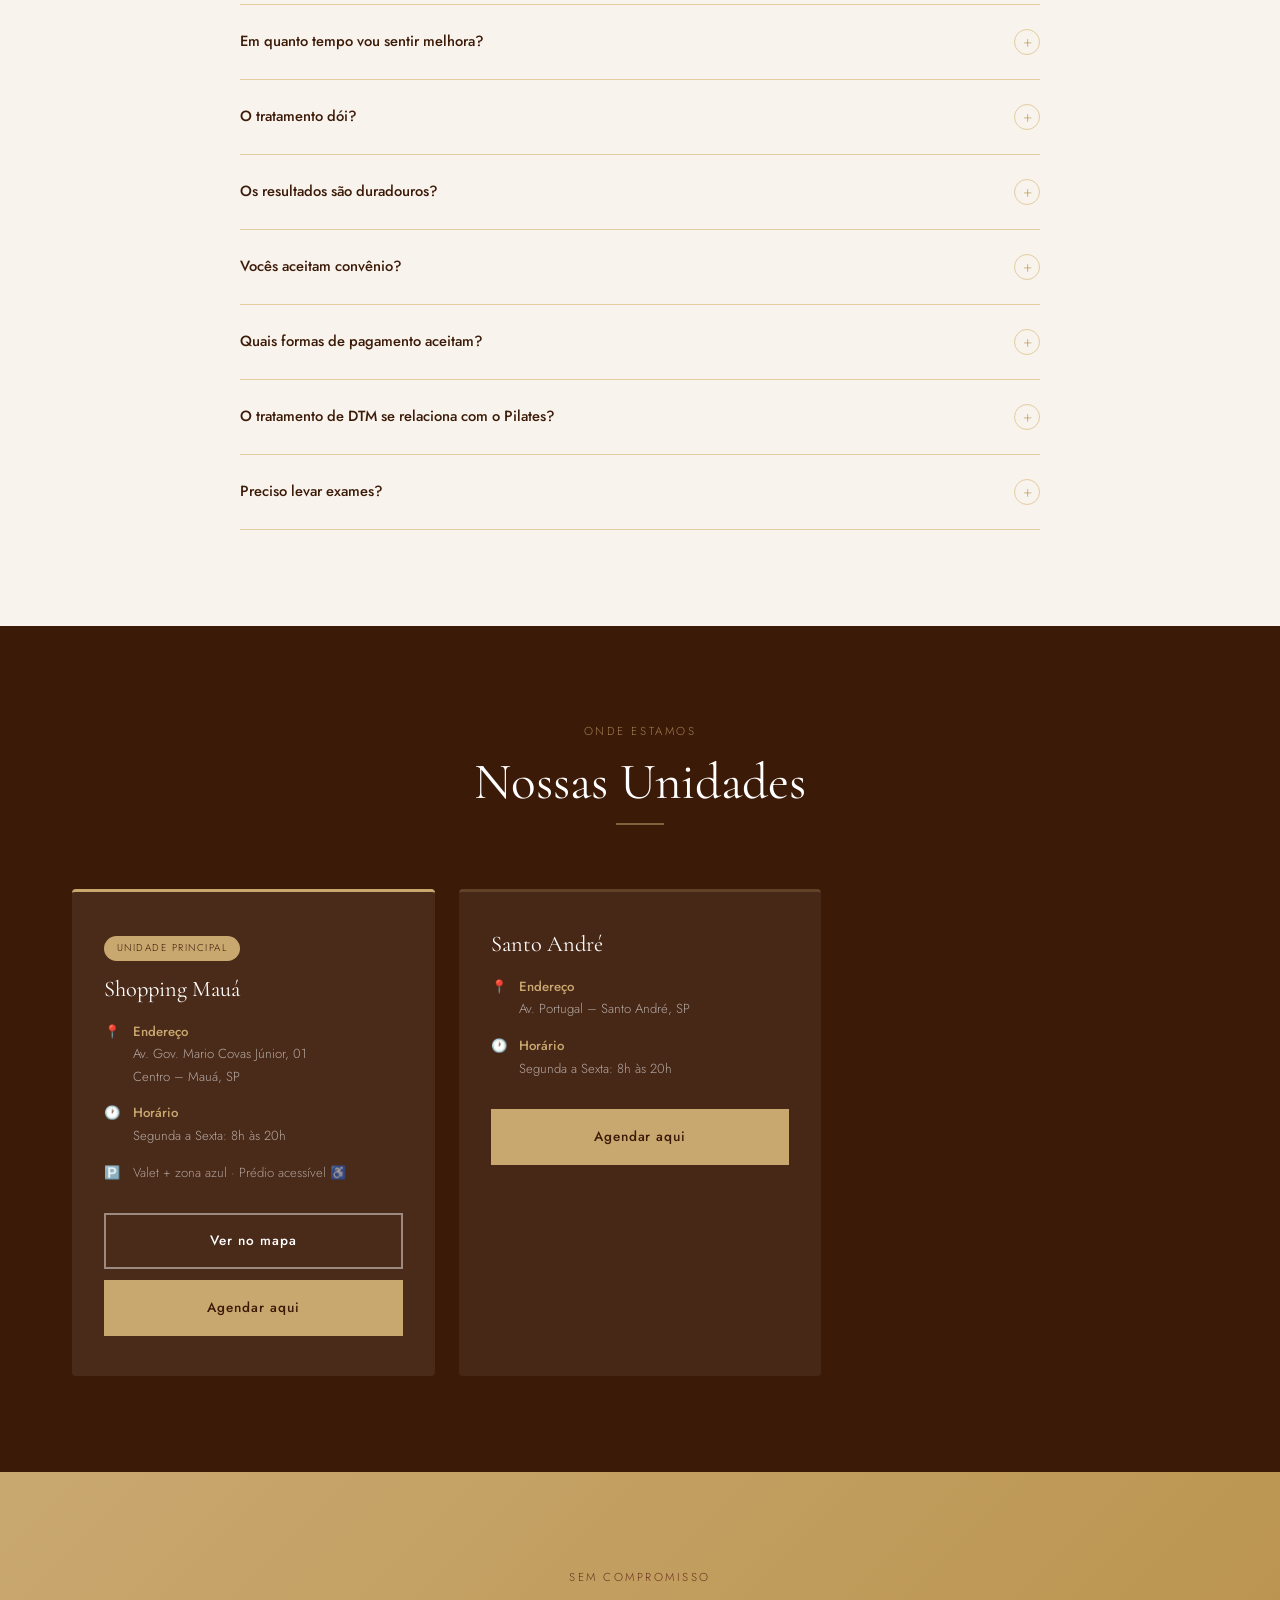
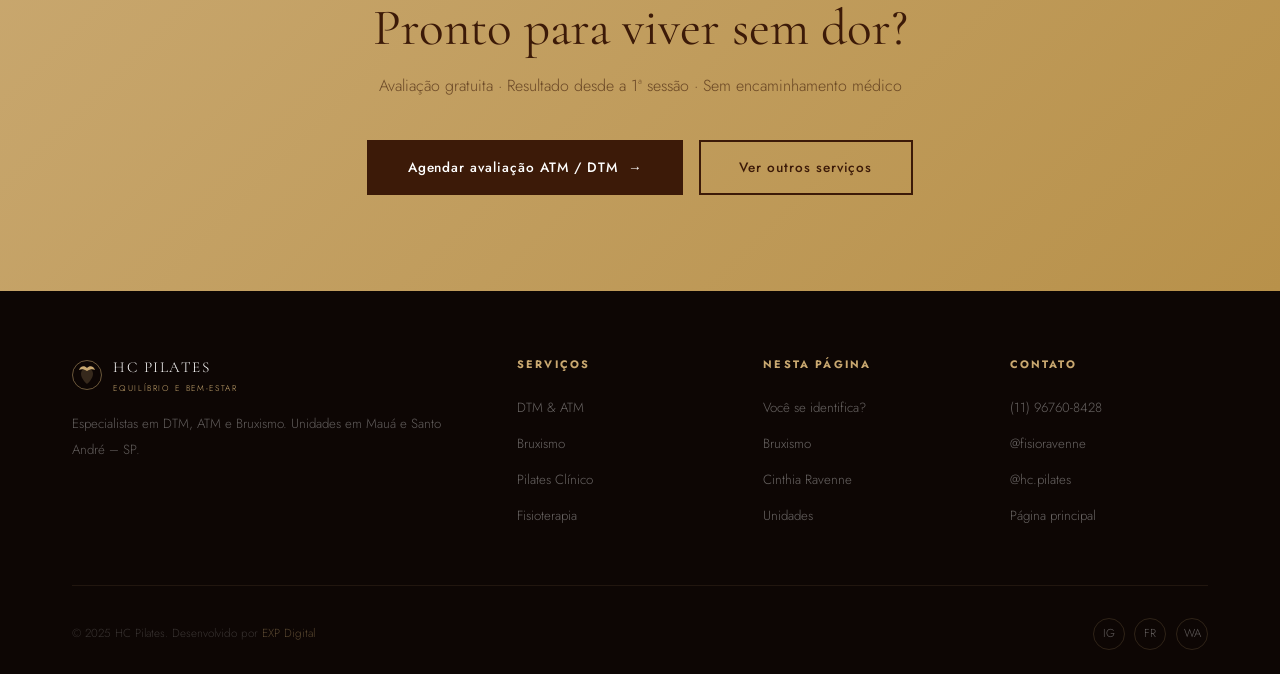
==== commit 9f6c3579: "Remove unidade Jardim Haydee do site Remove o card e todas as menções à unidade Jardim Haydee (hero," ====
--- a/dtm-atm.html
+++ b/dtm-atm.html
@@ -392,20 +392,6 @@
         </div>
       </div>
       <div class="unit-card" style="background:rgba(255,255,255,.06);border-color:rgba(201,168,112,.2);">
-        <h3 style="color:var(--white);">Jardim Haydee</h3>
-        <div class="unit-detail">
-          <span class="unit-detail-icon">📍</span>
-          <div><strong style="color:var(--gold);">Endereço</strong><span style="color:rgba(255,255,255,.6);">Jardim Haydee – Mauá, SP</span></div>
-        </div>
-        <div class="unit-detail">
-          <span class="unit-detail-icon">🕐</span>
-          <div><strong style="color:var(--gold);">Horário</strong><span style="color:rgba(255,255,255,.6);">Segunda a Sexta: 8h às 20h</span></div>
-        </div>
-        <div class="unit-btns">
-          <a href="https://api.whatsapp.com/send/?phone=5511967608428&text=Olá!%20Quero%20agendar%20avaliação%20de%20DTM%20na%20unidade%20Jardim%20Haydee." class="btn btn--gold">Agendar aqui</a>
-        </div>
-      </div>
-      <div class="unit-card" style="background:rgba(255,255,255,.06);border-color:rgba(201,168,112,.2);">
         <h3 style="color:var(--white);">Santo André</h3>
         <div class="unit-detail">
           <span class="unit-detail-icon">📍</span>
@@ -447,7 +433,7 @@
           <svg width="30" height="30" viewBox="0 0 60 60" fill="none"><circle cx="30" cy="30" r="29" stroke="#C9A870" stroke-width="1"/><path d="M30 48C30 48 18 38 18 28c0-7 5-12 12-12s12 5 12 12c0 10-12 20-12 20z" fill="#C9A870" opacity=".22"/><path d="M30 16c-5-6-14-4-16 4 4-2 10-2 16 2z" fill="#C9A870"/><path d="M30 16c5-6 14-4 16 4-4-2-10-2-16 2z" fill="#C9A870"/></svg>
           <div><div style="font-family:'Cormorant Garamond',serif;font-size:.95rem;color:var(--white);letter-spacing:.1em;">HC PILATES</div><div style="font-size:.52rem;letter-spacing:.2em;color:var(--gold);text-transform:uppercase;">Equilíbrio e Bem-Estar</div></div>
         </div>
-        <p>Especialistas em DTM, ATM e Bruxismo. 3 unidades em Mauá e Santo André – SP.</p>
+        <p>Especialistas em DTM, ATM e Bruxismo. Unidades em Mauá e Santo André – SP.</p>
       </div>
       <div class="footer-col">
         <h5>Serviços</h5>
